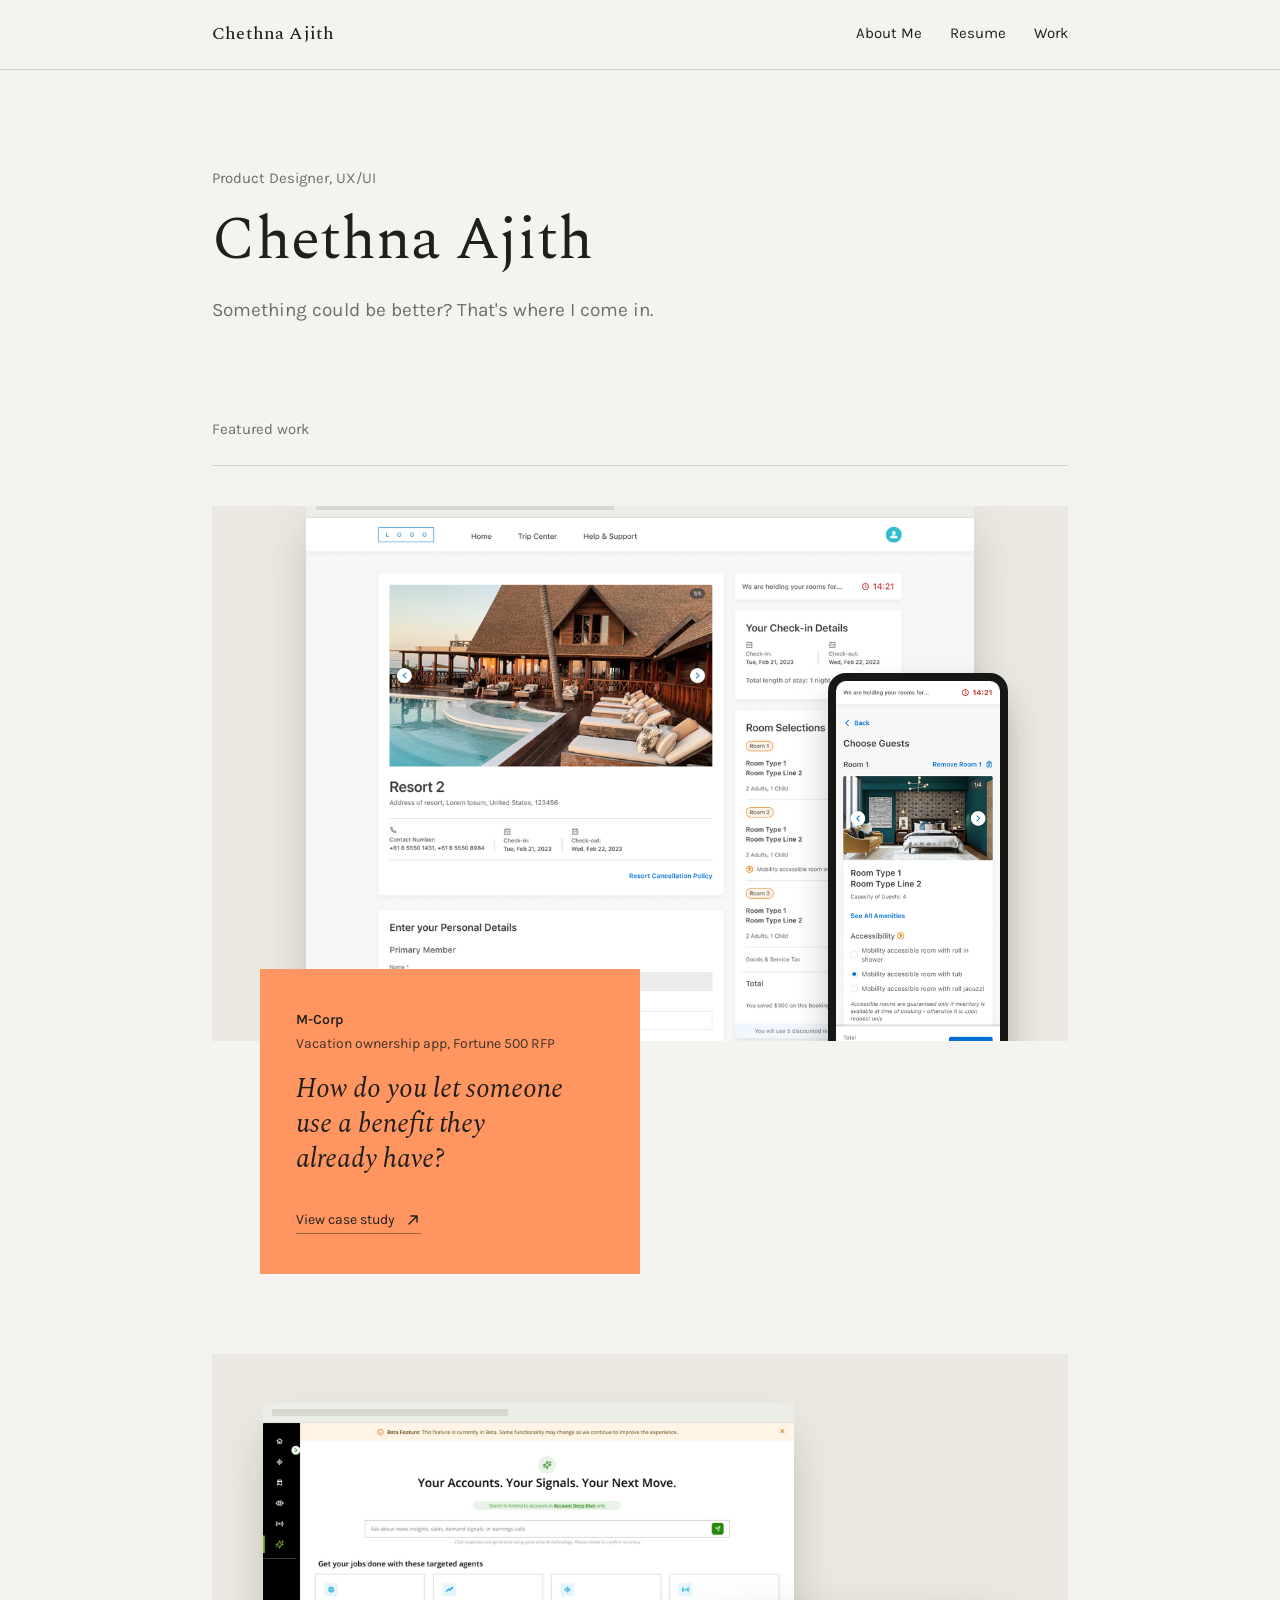
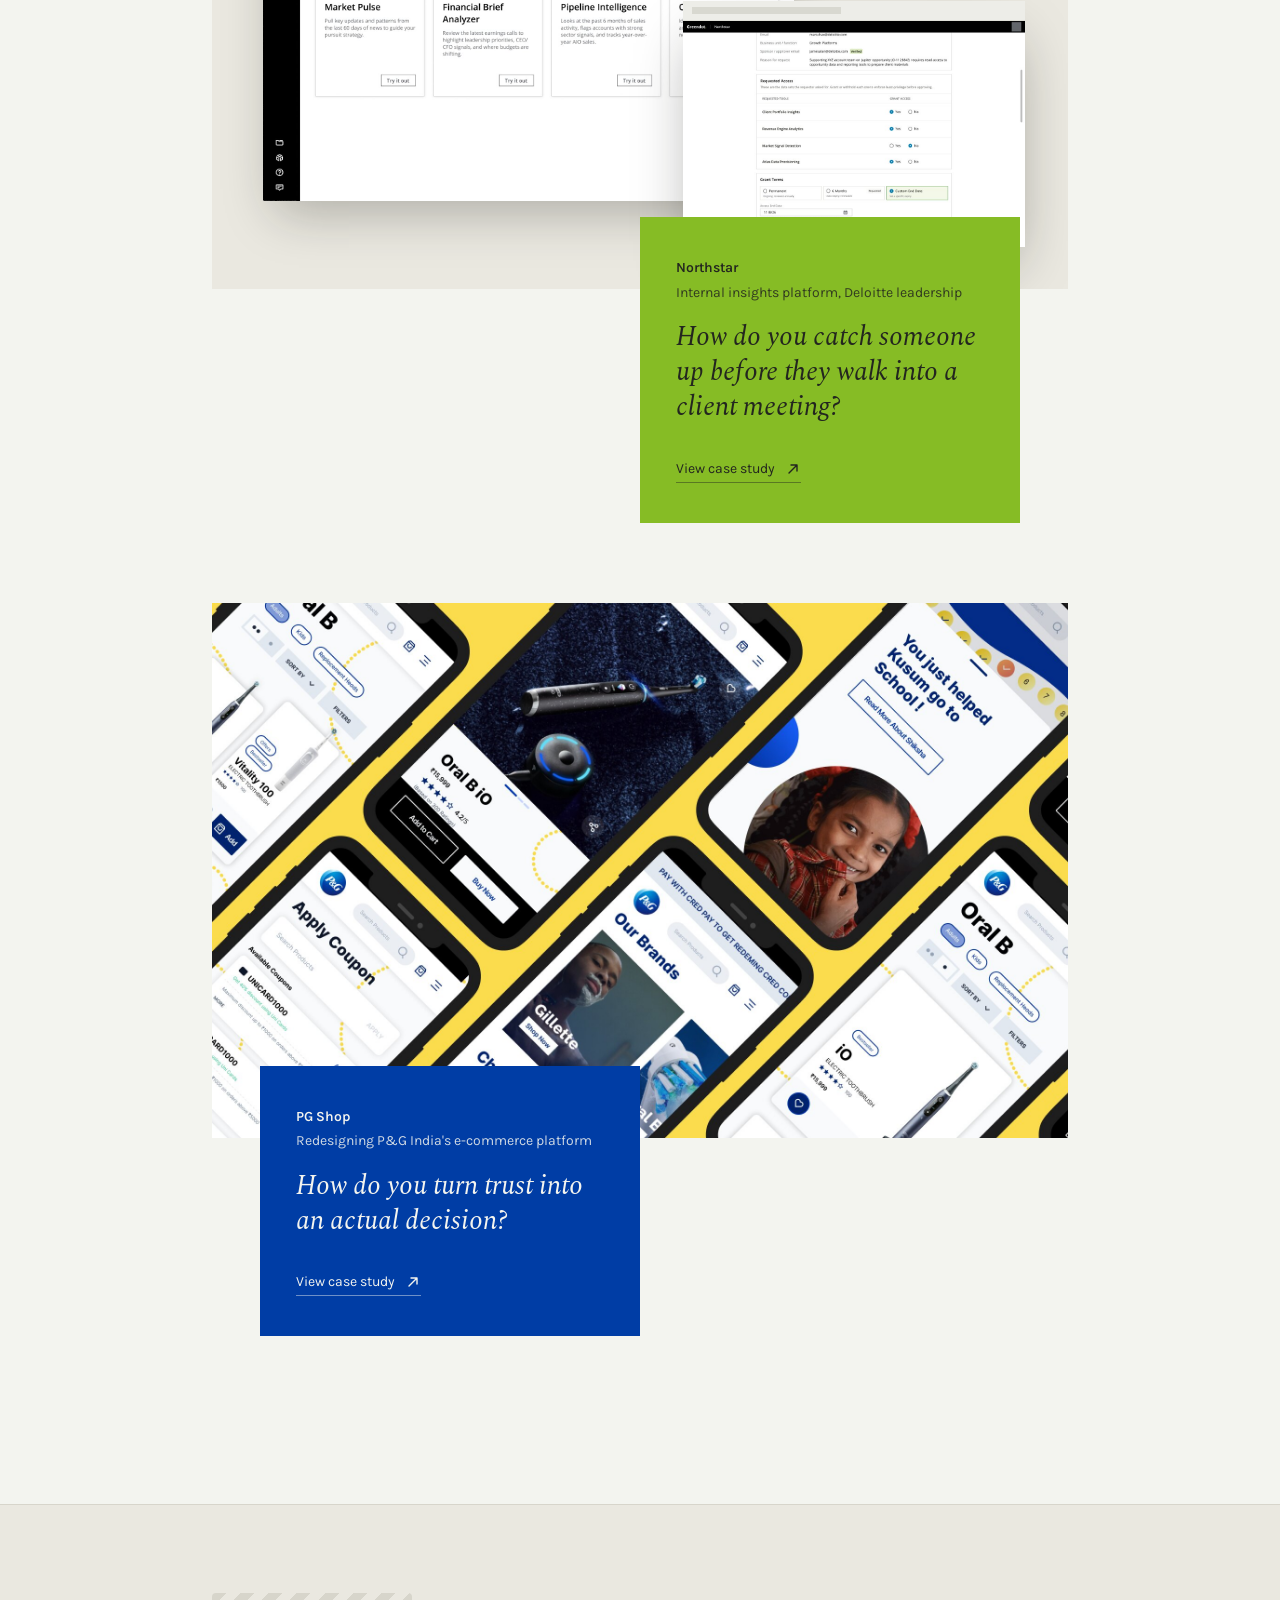
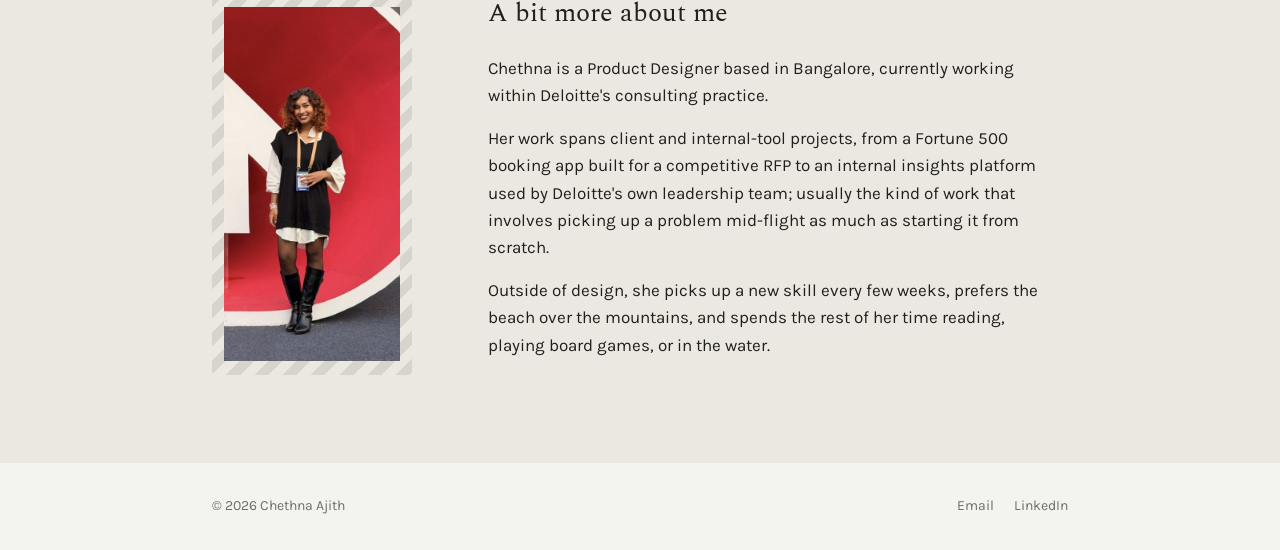
==== index.html @ 9a061d84 "Restructure case studies into static multi-page portfolio site Extract embedded base64 images/PDF in" ====
<!DOCTYPE html>
<html lang="en">
<head>
<meta charset="UTF-8">
<meta name="viewport" content="width=device-width, initial-scale=1, viewport-fit=cover">
<meta name="color-scheme" content="light">
<title>Chethna Ajith, Product Designer</title>
<link rel="preconnect" href="https://fonts.googleapis.com">
<link rel="preconnect" href="https://fonts.gstatic.com" crossorigin>
<link href="https://fonts.googleapis.com/css2?family=Spectral:ital,wght@0,300;0,400;0,500;1,400&family=Karla:wght@400;500;600&display=swap" rel="stylesheet">
<link rel="stylesheet" href="assets/css/style.css">
<style>
  /* ============================================================
     Home page-specific styles (hero, featured work, about).
     Shared reset/tokens/header/footer live in assets/css/style.css.
     ============================================================ */

  .nav-toggle {
    display: none;
  }

  /* ---------- Hero ---------- */

  .hero {
    padding: 96px 0 72px;
  }

  .hero .eyebrow {
    font-size: 15px;
    color: var(--muted);
    margin: 0 0 18px;
  }

  .hero h1 {
    font-family: var(--serif);
    font-weight: 400;
    font-size: clamp(40px, 6vw, 60px);
    line-height: 1.08;
    margin: 0 0 22px;
    max-width: 14ch;
  }

  .hero p.opener {
    font-size: 19px;
    color: var(--muted);
    max-width: 46ch;
    margin: 0;
  }

  /* ---------- Work list ---------- */

  section.work {
    padding: 20px 0 88px;
  }

  .section-label {
    font-size: 15px;
    color: var(--muted);
    margin: 0 0 6px;
    border-bottom: 1px solid var(--line);
    padding-bottom: 24px;
  }

  .project-feature {
    margin-bottom: 80px;
    display: block;
    cursor: default;
  }

  .project-feature:first-of-type { margin-top: 40px; }

  .project-photo {
    width: 100%;
    aspect-ratio: 16 / 10;
    background: repeating-linear-gradient(
      135deg,
      var(--line),
      var(--line) 10px,
      var(--bg) 10px,
      var(--bg) 20px
    );
    display: flex;
    align-items: center;
    justify-content: center;
    color: var(--muted);
    font-size: 14px;
  }

  .project-card {
    position: relative;
    z-index: 2;
    max-width: 380px;
    background: var(--card-bg);
    color: var(--card-fg);
    padding: 40px 36px;
    margin-top: -72px;
    margin-left: 48px;
  }

  .device-mockup-scene {
    width: 100%;
    height: 100%;
    background: var(--surface);
    display: flex;
    align-items: center;
    justify-content: center;
    position: relative;
    overflow: hidden;
  }

  .browser-frame {
    width: 78%;
    background: #fff;
    box-shadow: 0 24px 48px -12px rgba(20, 20, 15, 0.28);
  }

  .browser-frame .browser-chrome {
    height: 22px;
    background: #EDEDE8;
    display: flex;
    align-items: center;
    padding: 0 10px;
    border-bottom: 1px solid #E0E0D8;
  }

  .browser-frame .browser-chrome .bar {
    width: 46%;
    height: 8px;
    background: #D8D8D0;
  }

  .browser-frame img {
    display: block;
    width: 100%;
  }

  .phone-frame {
    position: absolute;
    right: 7%;
    bottom: -6%;
    width: 21%;
    background: #171815;
    border-radius: 18px;
    padding: 8px 8px;
    box-shadow: 0 20px 40px -8px rgba(20, 20, 15, 0.38);
  }

  .phone-frame img {
    display: block;
    width: 100%;
    border-radius: 10px;
  }

  .pg-scene {
    position: relative;
    width: 100%;
    height: 100%;
    background: var(--surface);
    overflow: hidden;
  }

  .pg-phone-back {
    left: 6%;
    top: 8%;
    bottom: auto;
    width: 29%;
    transform: rotate(-7deg);
    z-index: 1;
  }

  .pg-phone-front {
    right: 9%;
    bottom: -7%;
    width: 35%;
    z-index: 2;
    box-shadow: 0 28px 56px -14px rgba(20, 20, 15, 0.42);
  }

  @media (max-width: 640px) {
    .pg-phone-back { left: 3%; top: 4%; width: 33%; }
    .pg-phone-front { right: 4%; bottom: -5%; width: 40%; }
  }

  .ns-scene {
    position: relative;
    width: 100%;
    height: 100%;
    background: var(--surface);
    overflow: hidden;
  }

  .browser-card {
    background: #fff;
    box-shadow: 0 24px 48px -12px rgba(20, 20, 15, 0.28);
  }

  .browser-card .browser-chrome {
    height: 20px;
    background: #EDEDE8;
    display: flex;
    align-items: center;
    padding: 0 9px;
    border-bottom: 1px solid #E0E0D8;
  }

  .browser-card .browser-chrome .bar {
    width: 46%;
    height: 7px;
    background: #D8D8D0;
  }

  .browser-card img {
    display: block;
    width: 100%;
  }

  .ns-main {
    position: absolute;
    left: 6%;
    top: 9%;
    width: 62%;
  }

  .ns-detail {
    position: absolute;
    right: 5%;
    bottom: 8%;
    width: 40%;
    z-index: 2;
    box-shadow: 0 28px 56px -14px rgba(20, 20, 15, 0.4);
  }

  @media (max-width: 640px) {
    .ns-main { left: 4%; top: 6%; width: 78%; }
    .ns-detail { right: 3%; bottom: 4%; width: 46%; }
  }

  @media (max-width: 640px) {
    .phone-frame { right: 5%; bottom: -4%; width: 26%; }
  }
  .project-card.marriott { --card-bg: #FF9662; --card-fg: #201F1B; }
  .project-card.deloitte { --card-bg: #86BC25; --card-fg: #23261F; }
  .project-card.pg { --card-bg: #003DA5; --card-fg: #F3F4EF; }

  .project-feature:nth-of-type(even) .project-card {
    margin-left: auto;
    margin-right: 48px;
  }

  .project-card .project-meta {
    font-size: 14px;
    color: color-mix(in srgb, var(--card-fg) 85%, transparent);
    margin: 0 0 16px;
  }

  .project-card .project-name {
    font-size: 14px;
    font-weight: 600;
    color: var(--card-fg);
    margin: 0 0 2px;
  }

  .project-card h2 {
    font-family: var(--serif);
    font-weight: 400;
    font-style: italic;
    font-size: clamp(22px, 2.6vw, 27px);
    line-height: 1.3;
    margin: 0 0 28px;
  }

  .project-cta {
    display: inline-flex;
    align-items: center;
    gap: 10px;
    font-size: 14px;
    color: var(--card-fg);
    text-decoration: none;
    border-bottom: 1px solid color-mix(in srgb, var(--card-fg) 45%, transparent);
    padding-bottom: 2px;
  }

  .project-cta svg {
    transition: transform 0.25s ease;
  }

  .project-feature:hover .project-cta svg {
    transform: translate(3px, -3px);
  }

  /* ---------- About ---------- */

  section.about {
    background: var(--surface);
    border-top: 1px solid var(--line);
  }

  .about-inner {
    max-width: 920px;
    margin: 0 auto;
    padding: 88px 32px;
    display: grid;
    grid-template-columns: 220px 1fr;
    gap: 56px;
  }

  .about-photo {
    width: 200px;
    border-radius: 4px;
    overflow: hidden;
    background: repeating-linear-gradient(
      135deg,
      var(--line),
      var(--line) 10px,
      transparent 10px,
      transparent 20px
    );
    display: flex;
    align-items: center;
    justify-content: center;
    font-size: 13px;
    color: var(--muted);
    text-align: center;
    padding: 12px;
  }

  .about-photo img {
    width: 100%;
    height: auto;
    display: block;
  }

  .about-text h3 {
    font-family: var(--serif);
    font-weight: 400;
    font-size: 26px;
    margin: 0 0 20px;
  }

  .about-text p {
    margin: 0 0 16px;
    max-width: 56ch;
    color: var(--text);
  }

  .about-text p.muted {
    color: var(--muted);
    font-size: 15px;
  }

  /* ---------- Responsive ---------- */

  @media (max-width: 640px) {
    .hero { padding: 56px 0 48px; }
    .hero h1 { max-width: 100%; }
    .project-card {
      margin-top: -40px;
      margin-left: 20px;
      margin-right: 20px;
      max-width: calc(100% - 40px);
      padding: 28px 24px;
    }
    .project-feature:nth-of-type(even) .project-card {
      margin-left: 20px;
      margin-right: 20px;
    }
    .about-inner {
      grid-template-columns: 1fr;
      padding: 56px 20px;
    }
    .about-photo { width: 140px; height: auto; }
  }
</style>
</head>
<body>

<header class="site">
  <div class="header-inner">
    <a class="wordmark" href="#top">Chethna Ajith</a>
    <nav class="site-nav">
      <a href="#about">About Me</a>
      <a id="resume-link" aria-label="Download resume, PDF" href="resume/chethna-ajith-resume.pdf" download="Chethna_Ajith_Resume.pdf">Resume</a>
      <a href="#work">Work</a>
    </nav>
  </div>
</header>

<main id="top">
  <div class="wrap">
    <section class="hero">
      <p class="eyebrow">Product Designer, UX/UI</p>
      <h1>Chethna Ajith</h1>
      <p class="opener">Something could be better? That's where I come&nbsp;in.</p>
    </section>

    <section class="work" id="work">
      <p class="section-label">Featured work</p>

      <div class="project-feature">
        <div class="project-photo">
          <div class="device-mockup-scene">
            <div class="browser-frame">
              <div class="browser-chrome"><div class="bar"></div></div>
              <img src="assets/images/landing/img-eb021f61a6.png" alt="M-Corp desktop booking review screen">
            </div>
            <div class="phone-frame">
              <img src="assets/images/landing/img-4a2e48b76b.png" alt="M-Corp mobile guest selection screen showing per-room accessibility options">
            </div>
          </div>
        </div>
        <div class="project-card marriott">
          <p class="project-name">M-Corp</p>
          <p class="project-meta">Vacation ownership app, Fortune&nbsp;500 RFP</p>
          <h2>How do you let someone use a benefit they already&nbsp;have?</h2>
          <a class="project-cta" href="mcorp/index.html">
            View case study
            <svg width="16" height="16" viewBox="0 0 16 16" fill="none">
              <path d="M4 12L12 4M12 4H6M12 4V10" stroke="currentColor" stroke-width="1.4" stroke-linecap="round" stroke-linejoin="round"/>
            </svg>
          </a>
        </div>
      </div>

      <div class="project-feature">
        <div class="project-photo">
          <div class="ns-scene">
            <div class="browser-card ns-main">
              <div class="browser-chrome"><div class="bar"></div></div>
              <img src="assets/images/landing/img-27ba19aee4.jpg" alt="Ask Northstar AI-assist landing screen with a search prompt and targeted agent cards like Market Pulse, Financial Brief Analyzer, Pipeline Intelligence, and Opportunity Radar">
            </div>
            <div class="browser-card ns-detail">
              <div class="browser-chrome"><div class="bar"></div></div>
              <img src="assets/images/landing/img-65bed0555a.jpg" alt="Northstar MCP Control Tower list showing requesters, rate limits, and approval statuses like Active, Suspended, and Revoked">
            </div>
          </div>
        </div>
        <div class="project-card deloitte">
          <p class="project-name">Northstar</p>
          <p class="project-meta">Internal insights platform, Deloitte&nbsp;leadership</p>
          <h2>How do you catch someone up before they walk into a client&nbsp;meeting?</h2>
          <a class="project-cta" href="northstar/index.html">
            View case study
            <svg width="16" height="16" viewBox="0 0 16 16" fill="none">
              <path d="M4 12L12 4M12 4H6M12 4V10" stroke="currentColor" stroke-width="1.4" stroke-linecap="round" stroke-linejoin="round"/>
            </svg>
          </a>
        </div>
      </div>

      <div class="project-feature">
        <div class="project-photo">
          <img src="assets/images/landing/img-66341ec091.jpg" alt="Collage of PG Shop mobile screens — Oral B product listing, product detail, brand page, coupon screen, and the Shiksha confirmation reading You just helped Kusum go to School — on a yellow background" style="width:100%;height:100%;object-fit:cover;display:block;">
        </div>
        <div class="project-card pg">
          <p class="project-name">PG Shop</p>
          <p class="project-meta">Redesigning P&amp;G India's e-commerce&nbsp;platform</p>
          <h2>How do you turn trust into an actual&nbsp;decision?</h2>
          <a class="project-cta" href="pgshop/index.html">
            View case study
            <svg width="16" height="16" viewBox="0 0 16 16" fill="none">
              <path d="M4 12L12 4M12 4H6M12 4V10" stroke="currentColor" stroke-width="1.4" stroke-linecap="round" stroke-linejoin="round"/>
            </svg>
          </a>
        </div>
      </div>
    </section>
  </div>

  <section class="about" id="about">
    <div class="about-inner">
      <div class="about-photo"><img src="assets/images/landing/img-cd5353c6cd.jpg" alt="Chethna Ajith smiling, wearing a black knit top over a white shirt with black boots, standing in front of a red backdrop"></div>
      <div class="about-text">
        <h3>A bit more about me</h3>
        <p>Chethna is a Product Designer based in Bangalore, currently working within Deloitte's consulting practice.</p>
        <p>Her work spans client and internal-tool projects, from a Fortune 500 booking app built for a competitive RFP to an internal insights platform used by Deloitte's own leadership team; usually the kind of work that involves picking up a problem mid-flight as much as starting it from scratch.</p>
        <p>Outside of design, she picks up a new skill every few weeks, prefers the beach over the mountains, and spends the rest of her time reading, playing board games, or in the water.</p>
      </div>
    </div>
  </section>
</main>

<footer class="site">
  <span>&copy; 2026 Chethna Ajith</span>
  <div class="footer-links">
    <a href="mailto:chethnaajith@gmail.com">Email</a>
    <a href="https://www.linkedin.com/" target="_blank" rel="noopener">LinkedIn</a>
  </div>
</footer>

</body>
</html>
---- assets/css/style.css ----
/* ============================================================
   Shared site styles
   Reset, design tokens, header/nav, and footer used by every
   page. Case-study visual styles (hero, photo blocks, task
   layout, etc.) are scoped to that page's own stylesheet in
   /assets/css/<project>.css and are NOT duplicated here.
   ============================================================ */

:root {
  box-sizing: border-box;
  padding-top: env(safe-area-inset-top, 0px);
  padding-bottom: env(safe-area-inset-bottom, 0px);

  --bg: #F3F4EF;
  --surface: #EAE8E0;
  --text: #201F1B;
  --muted: #6B6F64;
  --accent: #3E5C57;
  --accent-soft: #cdd8d3;
  --line: #D7D5CB;

  --serif: "Spectral", "Iowan Old Style", "Palatino Linotype", serif;
  --sans: "Karla", -apple-system, "Segoe UI", sans-serif;
}

html {
  scroll-padding-top: calc(88px + env(safe-area-inset-top, 0px));
  scroll-behavior: smooth;
}

* { box-sizing: border-box; }

html, body {
  margin: 0;
  background: var(--bg);
  color: var(--text);
}

body {
  font-family: var(--sans);
  font-size: 17px;
  line-height: 1.6;
  -webkit-font-smoothing: antialiased;
}

a { color: inherit; }

.wrap {
  max-width: 920px;
  margin: 0 auto;
  padding: 0 32px;
}

/* ---------- Header ---------- */

header.site {
  position: sticky;
  top: 0;
  top: env(safe-area-inset-top, 0px);
  z-index: 10;
  background: color-mix(in srgb, var(--bg) 88%, transparent);
  backdrop-filter: blur(6px);
  border-bottom: 1px solid var(--line);
}

.header-inner {
  display: flex;
  align-items: center;
  justify-content: space-between;
  padding: 20px 32px;
  max-width: 920px;
  margin: 0 auto;
}

.wordmark {
  font-family: var(--serif);
  font-size: 18px;
  font-weight: 500;
  letter-spacing: 0.01em;
  text-decoration: none;
}

/* Home page nav */
nav.site-nav {
  display: flex;
  gap: 28px;
}

nav.site-nav a {
  font-size: 15px;
  text-decoration: none;
  color: var(--text);
  position: relative;
  padding-bottom: 2px;
}

nav.site-nav a::after {
  content: "";
  position: absolute;
  left: 0;
  bottom: -2px;
  width: 0%;
  height: 1px;
  background: var(--accent);
  transition: width 0.25s ease;
}

nav.site-nav a:hover::after { width: 100%; }

/* Case-study "back to home" link, top-right of header */
.back-link {
  font-size: 14px;
  text-decoration: none;
  color: var(--muted);
  display: inline-flex;
  align-items: center;
  gap: 8px;
}
.back-link:hover { color: var(--text); }
.back-link svg { display: block; }

/* ---------- Footer ---------- */

footer.site {
  padding: 32px 32px calc(32px + env(safe-area-inset-bottom, 0px));
  max-width: 920px;
  margin: 0 auto;
  display: flex;
  align-items: center;
  justify-content: space-between;
  flex-wrap: wrap;
  gap: 16px;
  font-size: 14px;
  color: var(--muted);
}
footer.site a { text-decoration: none; color: var(--muted); border-bottom: 1px solid transparent; }
footer.site a:hover { color: var(--accent); border-bottom-color: var(--accent); }
.footer-links { display: flex; gap: 20px; }

/* Bottom-of-page "back to all work" nav, used on every case study */
.case-nav {
  display: flex;
  justify-content: space-between;
  align-items: center;
  padding: 40px 0;
  border-top: 1px solid var(--line);
  margin-bottom: 24px;
  flex-wrap: wrap;
  gap: 16px;
}
.case-nav a {
  text-decoration: none;
  font-size: 15px;
  display: inline-flex;
  align-items: center;
  gap: 8px;
  color: var(--muted);
}
.case-nav a:hover { color: var(--accent); }

@media (max-width: 640px) {
  .header-inner { padding: 16px 20px; }
  .wrap { padding: 0 20px; }
  footer.site { padding: 28px 20px; flex-direction: column; align-items: flex-start; }
}

@media (prefers-reduced-motion: reduce) {
  html { scroll-behavior: auto; }
}

a:focus-visible, button:focus-visible { outline: 2px solid var(--accent); outline-offset: 3px; }
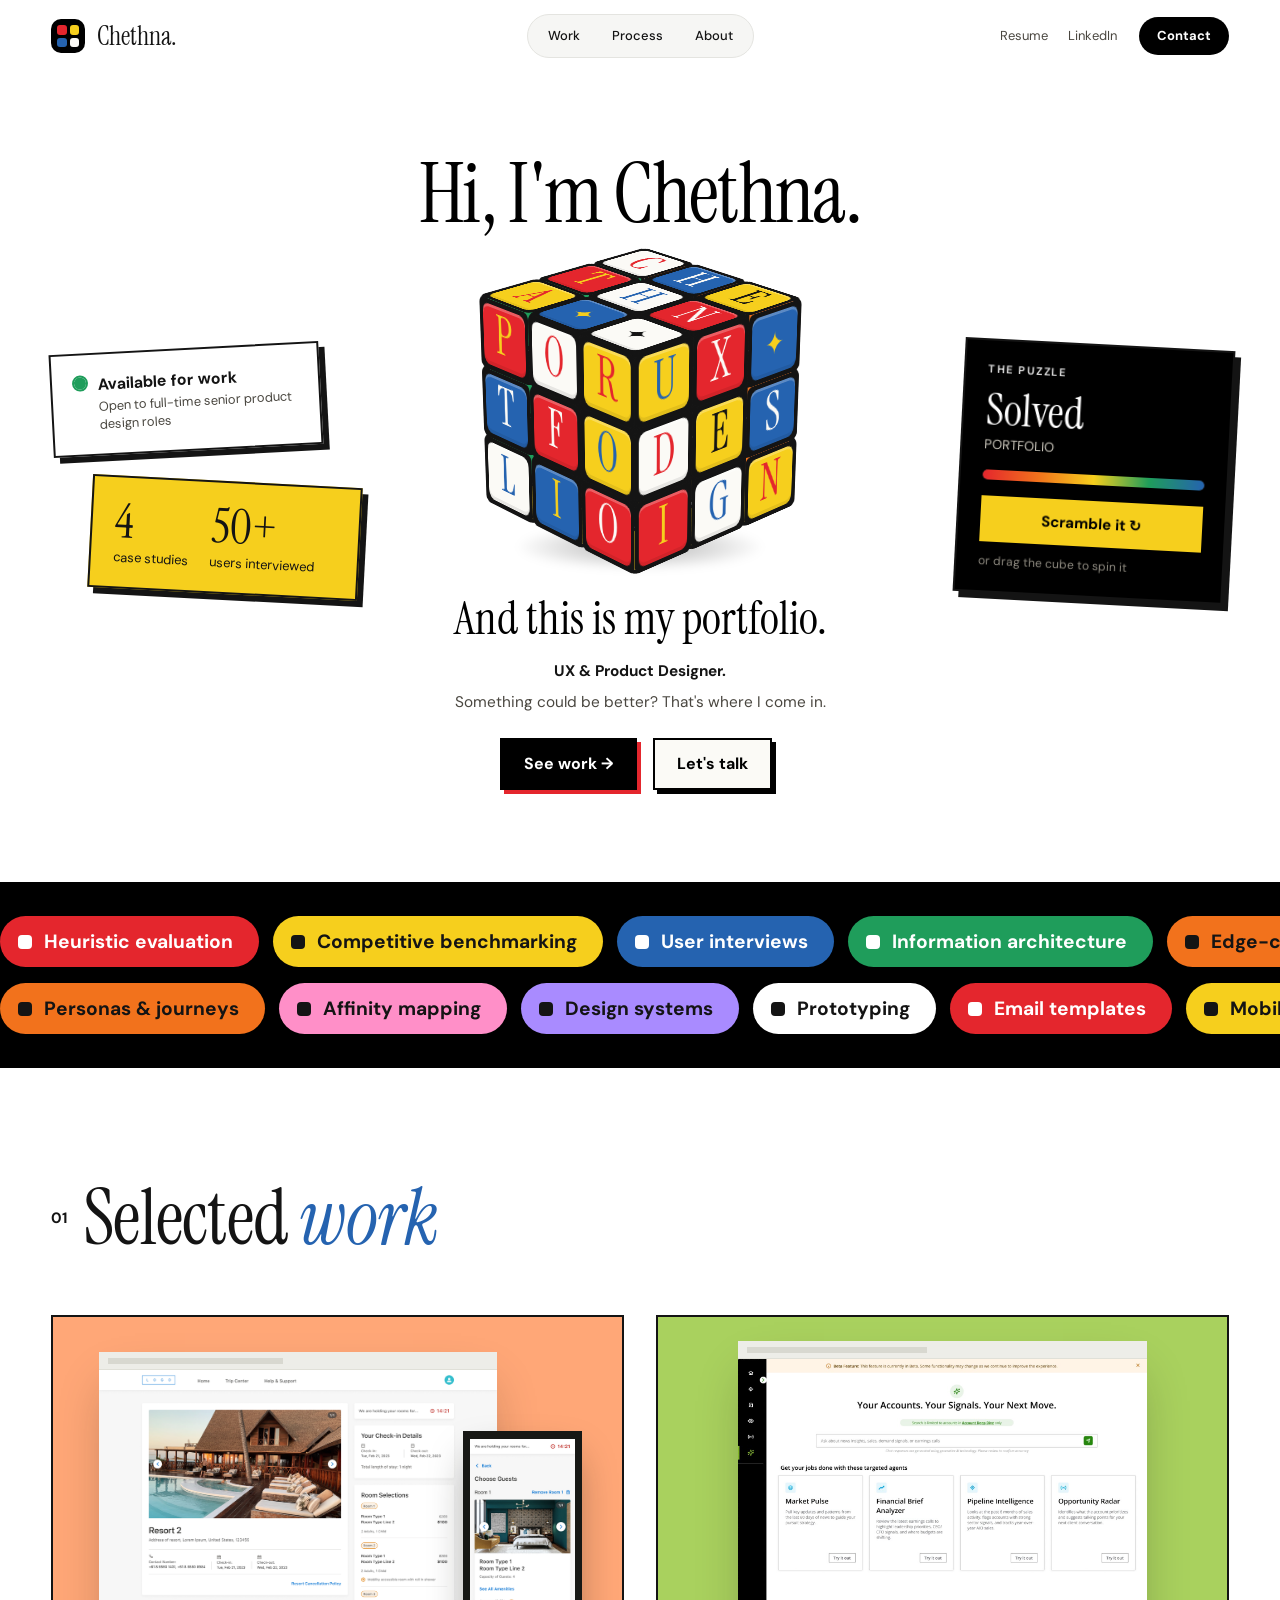
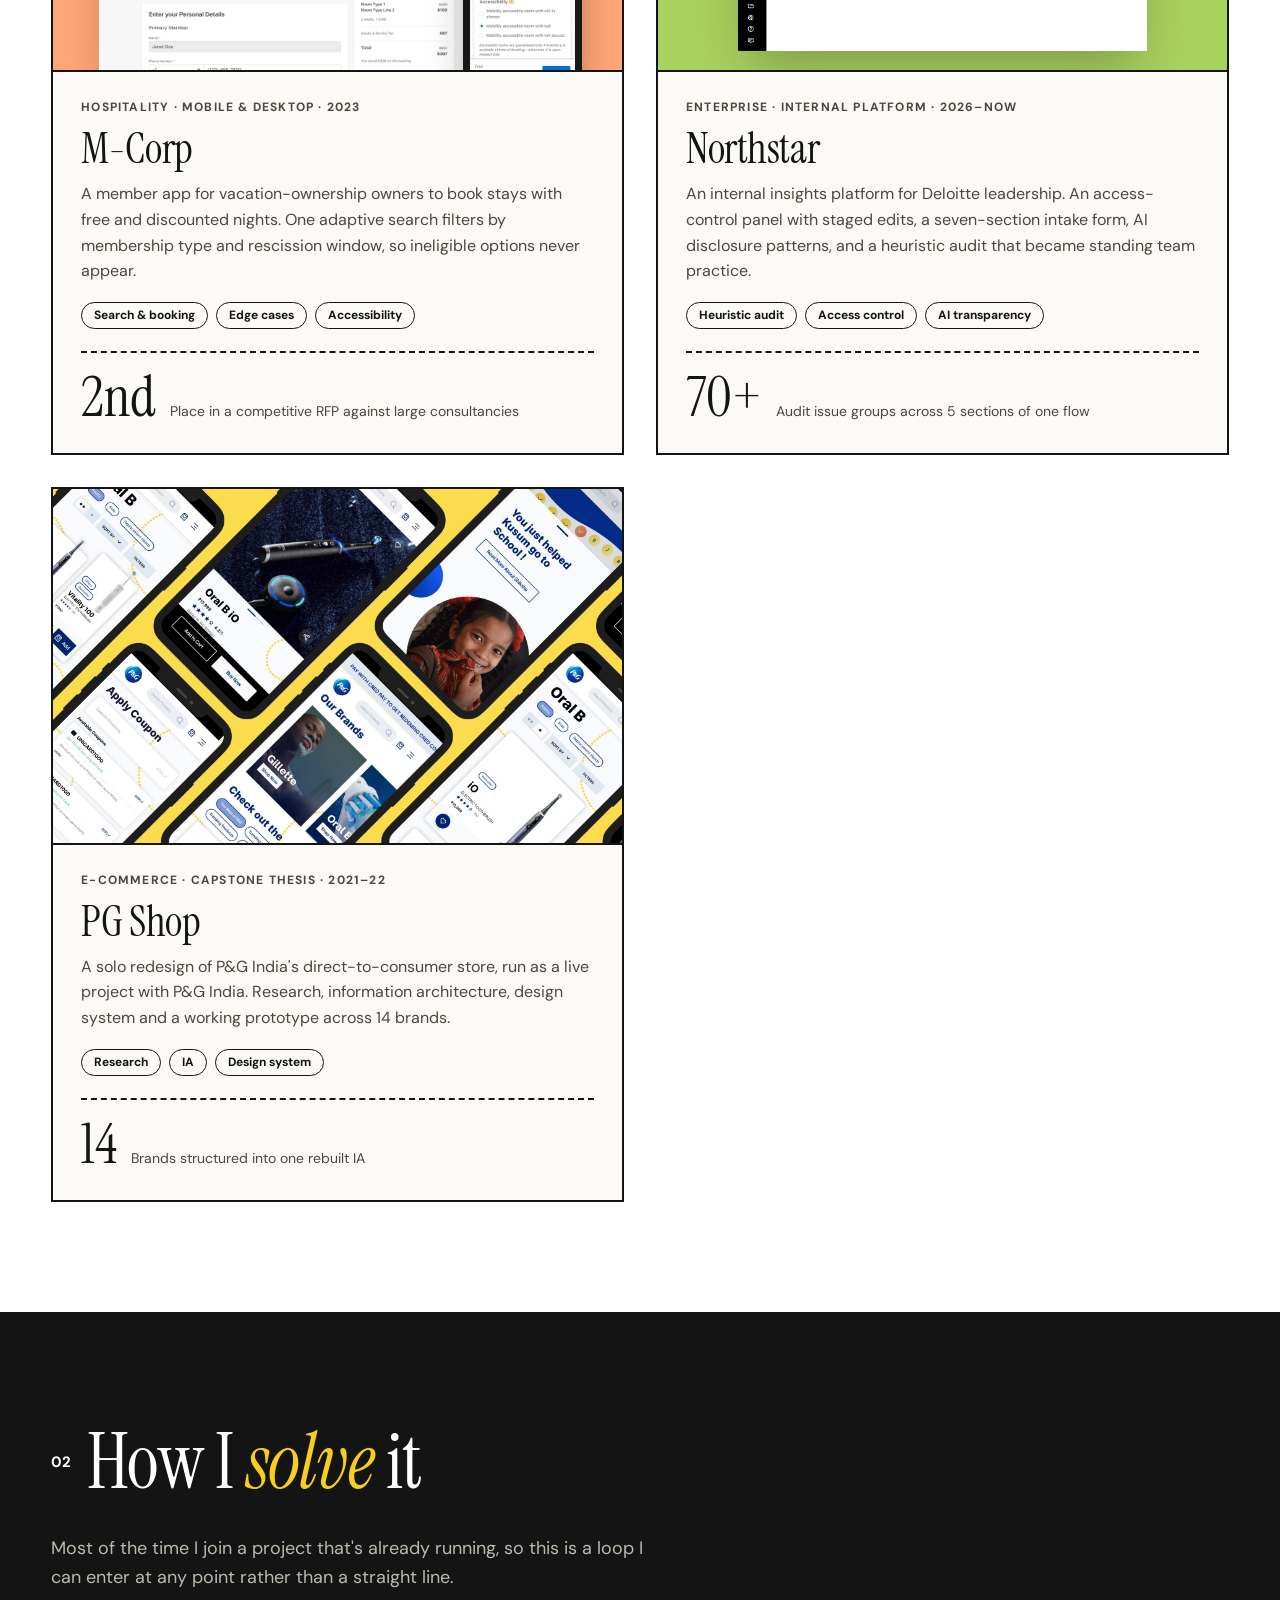
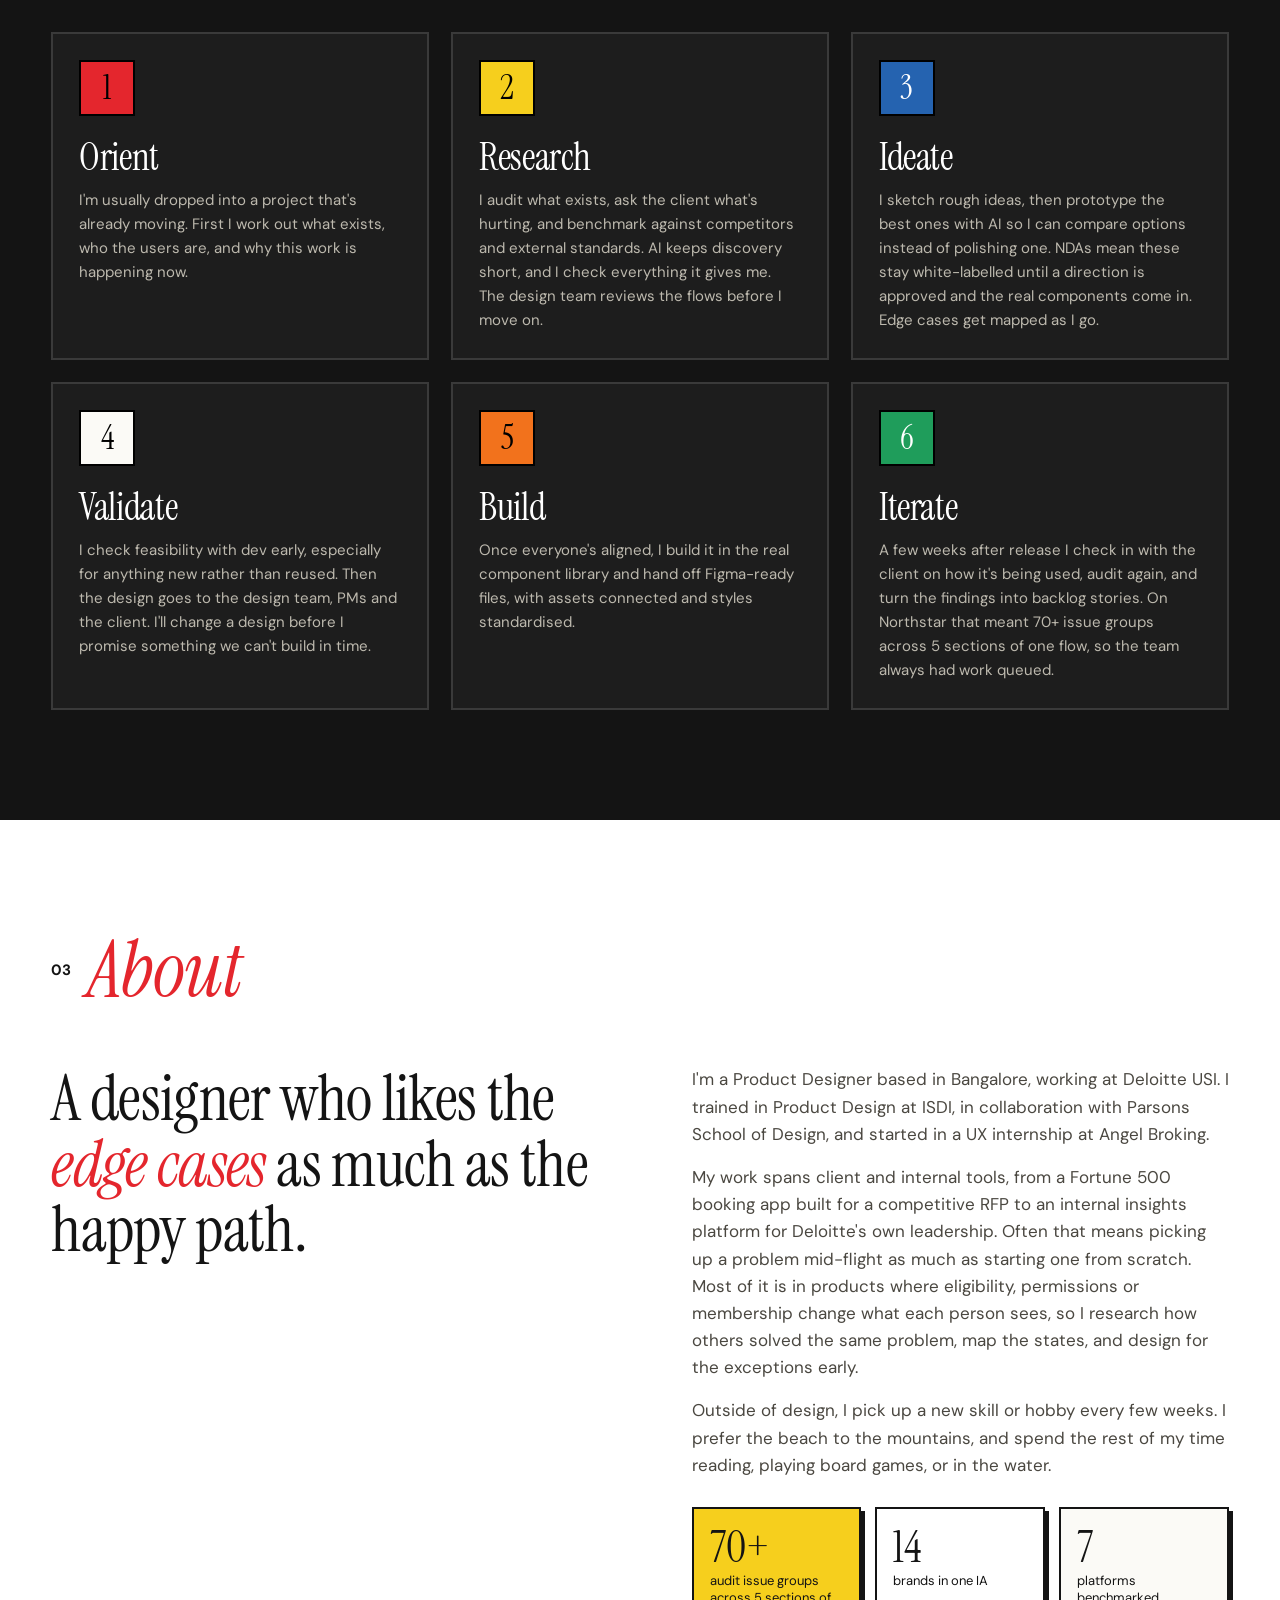
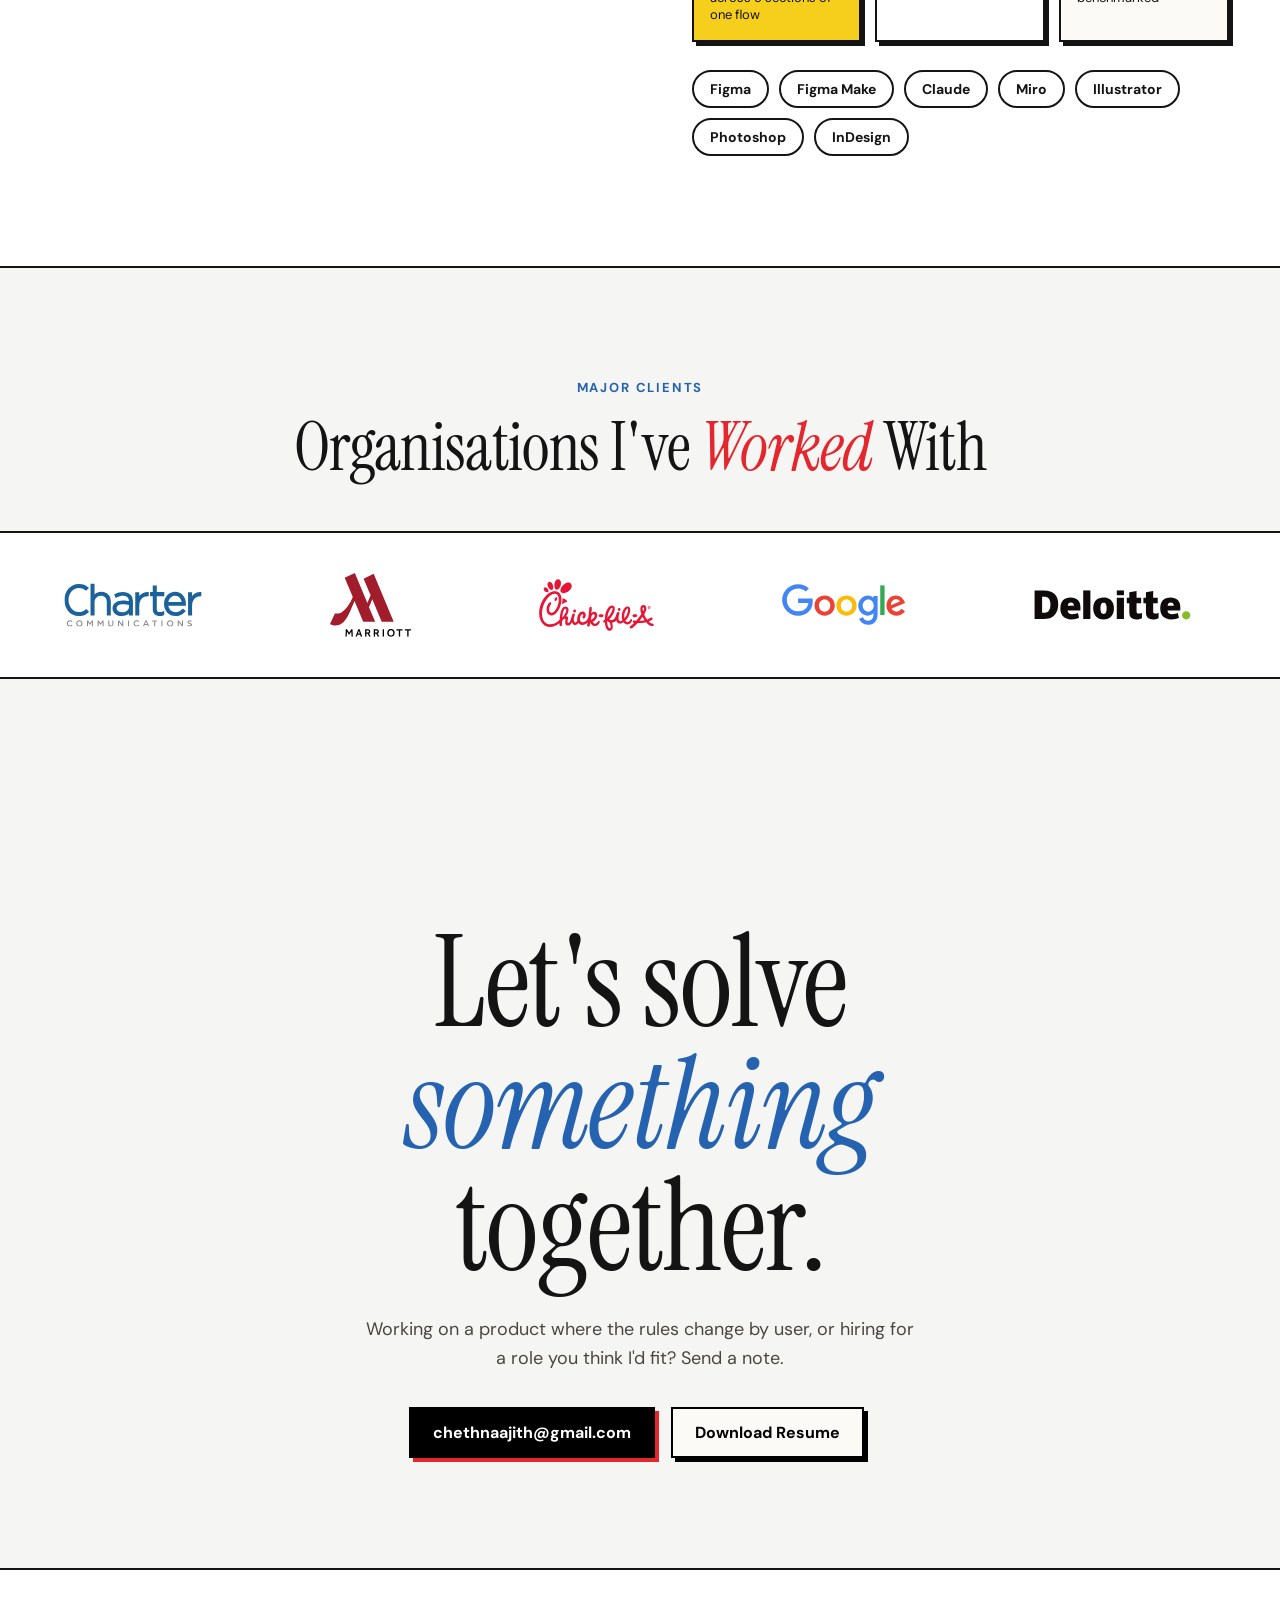
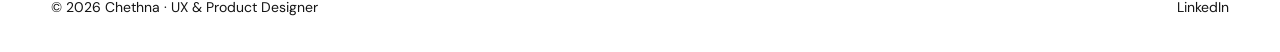
==== commit 859e3609: "Replace site pages with redesigned layout New shared header (logo, Work/Process/About nav, contact p" ====
--- a/index.html
+++ b/index.html
@@ -1,491 +1,436 @@
 <!DOCTYPE html>
 <html lang="en">
 <head>
-<meta charset="UTF-8">
+<meta charset="utf-8">
 <meta name="viewport" content="width=device-width, initial-scale=1, viewport-fit=cover">
-<meta name="color-scheme" content="light">
-<title>Chethna Ajith, Product Designer</title>
+<title>Chethna. UX &amp; Product Designer</title>
+<meta name="description" content="Portfolio of Chethna, a UX & Product Designer. Hospitality, enterprise and fintech work: membership systems, access control, e-commerce and trading apps.">
 <link rel="preconnect" href="https://fonts.googleapis.com">
 <link rel="preconnect" href="https://fonts.gstatic.com" crossorigin>
-<link href="https://fonts.googleapis.com/css2?family=Spectral:ital,wght@0,300;0,400;0,500;1,400&family=Karla:wght@400;500;600&display=swap" rel="stylesheet">
+<link rel="stylesheet" href="https://fonts.googleapis.com/css2?family=Instrument+Serif:ital@0;1&family=DM+Sans:wght@400;500;700;900&display=swap">
+<!-- Satoshi (Fontshare). Loads when this file is opened outside a locked-down host; DM Sans is the fallback. -->
+<link rel="stylesheet" href="https://api.fontshare.com/v2/css?f[]=satoshi@400,500,700,900&display=swap">
 <link rel="stylesheet" href="assets/css/style.css">
 <style>
-  /* ============================================================
-     Home page-specific styles (hero, featured work, about).
-     Shared reset/tokens/header/footer live in assets/css/style.css.
-     ============================================================ */
-
-  .nav-toggle {
-    display: none;
-  }
-
-  /* ---------- Hero ---------- */
-
-  .hero {
-    padding: 96px 0 72px;
-  }
-
-  .hero .eyebrow {
-    font-size: 15px;
-    color: var(--muted);
-    margin: 0 0 18px;
-  }
-
-  .hero h1 {
-    font-family: var(--serif);
-    font-weight: 400;
-    font-size: clamp(40px, 6vw, 60px);
-    line-height: 1.08;
-    margin: 0 0 22px;
-    max-width: 14ch;
-  }
-
-  .hero p.opener {
-    font-size: 19px;
-    color: var(--muted);
-    max-width: 46ch;
-    margin: 0;
-  }
-
-  /* ---------- Work list ---------- */
-
-  section.work {
-    padding: 20px 0 88px;
-  }
-
-  .section-label {
-    font-size: 15px;
-    color: var(--muted);
-    margin: 0 0 6px;
-    border-bottom: 1px solid var(--line);
-    padding-bottom: 24px;
-  }
-
-  .project-feature {
-    margin-bottom: 80px;
-    display: block;
-    cursor: default;
-  }
-
-  .project-feature:first-of-type { margin-top: 40px; }
-
-  .project-photo {
-    width: 100%;
-    aspect-ratio: 16 / 10;
-    background: repeating-linear-gradient(
-      135deg,
-      var(--line),
-      var(--line) 10px,
-      var(--bg) 10px,
-      var(--bg) 20px
-    );
-    display: flex;
-    align-items: center;
-    justify-content: center;
-    color: var(--muted);
-    font-size: 14px;
-  }
-
-  .project-card {
-    position: relative;
-    z-index: 2;
-    max-width: 380px;
-    background: var(--card-bg);
-    color: var(--card-fg);
-    padding: 40px 36px;
-    margin-top: -72px;
-    margin-left: 48px;
-  }
-
-  .device-mockup-scene {
-    width: 100%;
-    height: 100%;
-    background: var(--surface);
-    display: flex;
-    align-items: center;
-    justify-content: center;
-    position: relative;
-    overflow: hidden;
-  }
-
-  .browser-frame {
-    width: 78%;
-    background: #fff;
-    box-shadow: 0 24px 48px -12px rgba(20, 20, 15, 0.28);
-  }
-
-  .browser-frame .browser-chrome {
-    height: 22px;
-    background: #EDEDE8;
-    display: flex;
-    align-items: center;
-    padding: 0 10px;
-    border-bottom: 1px solid #E0E0D8;
-  }
-
-  .browser-frame .browser-chrome .bar {
-    width: 46%;
-    height: 8px;
-    background: #D8D8D0;
-  }
-
-  .browser-frame img {
-    display: block;
-    width: 100%;
-  }
-
-  .phone-frame {
-    position: absolute;
-    right: 7%;
-    bottom: -6%;
-    width: 21%;
-    background: #171815;
-    border-radius: 18px;
-    padding: 8px 8px;
-    box-shadow: 0 20px 40px -8px rgba(20, 20, 15, 0.38);
-  }
-
-  .phone-frame img {
-    display: block;
-    width: 100%;
-    border-radius: 10px;
-  }
-
-  .pg-scene {
-    position: relative;
-    width: 100%;
-    height: 100%;
-    background: var(--surface);
-    overflow: hidden;
-  }
-
-  .pg-phone-back {
-    left: 6%;
-    top: 8%;
-    bottom: auto;
-    width: 29%;
-    transform: rotate(-7deg);
-    z-index: 1;
-  }
-
-  .pg-phone-front {
-    right: 9%;
-    bottom: -7%;
-    width: 35%;
-    z-index: 2;
-    box-shadow: 0 28px 56px -14px rgba(20, 20, 15, 0.42);
-  }
-
-  @media (max-width: 640px) {
-    .pg-phone-back { left: 3%; top: 4%; width: 33%; }
-    .pg-phone-front { right: 4%; bottom: -5%; width: 40%; }
-  }
-
-  .ns-scene {
-    position: relative;
-    width: 100%;
-    height: 100%;
-    background: var(--surface);
-    overflow: hidden;
-  }
-
-  .browser-card {
-    background: #fff;
-    box-shadow: 0 24px 48px -12px rgba(20, 20, 15, 0.28);
-  }
-
-  .browser-card .browser-chrome {
-    height: 20px;
-    background: #EDEDE8;
-    display: flex;
-    align-items: center;
-    padding: 0 9px;
-    border-bottom: 1px solid #E0E0D8;
-  }
-
-  .browser-card .browser-chrome .bar {
-    width: 46%;
-    height: 7px;
-    background: #D8D8D0;
-  }
-
-  .browser-card img {
-    display: block;
-    width: 100%;
-  }
-
-  .ns-main {
-    position: absolute;
-    left: 6%;
-    top: 9%;
-    width: 62%;
-  }
-
-  .ns-detail {
-    position: absolute;
-    right: 5%;
-    bottom: 8%;
-    width: 40%;
-    z-index: 2;
-    box-shadow: 0 28px 56px -14px rgba(20, 20, 15, 0.4);
-  }
-
-  @media (max-width: 640px) {
-    .ns-main { left: 4%; top: 6%; width: 78%; }
-    .ns-detail { right: 3%; bottom: 4%; width: 46%; }
-  }
-
-  @media (max-width: 640px) {
-    .phone-frame { right: 5%; bottom: -4%; width: 26%; }
-  }
-  .project-card.marriott { --card-bg: #FF9662; --card-fg: #201F1B; }
-  .project-card.deloitte { --card-bg: #86BC25; --card-fg: #23261F; }
-  .project-card.pg { --card-bg: #003DA5; --card-fg: #F3F4EF; }
-
-  .project-feature:nth-of-type(even) .project-card {
-    margin-left: auto;
-    margin-right: 48px;
-  }
-
-  .project-card .project-meta {
-    font-size: 14px;
-    color: color-mix(in srgb, var(--card-fg) 85%, transparent);
-    margin: 0 0 16px;
-  }
-
-  .project-card .project-name {
-    font-size: 14px;
-    font-weight: 600;
-    color: var(--card-fg);
-    margin: 0 0 2px;
-  }
-
-  .project-card h2 {
-    font-family: var(--serif);
-    font-weight: 400;
-    font-style: italic;
-    font-size: clamp(22px, 2.6vw, 27px);
-    line-height: 1.3;
-    margin: 0 0 28px;
-  }
-
-  .project-cta {
-    display: inline-flex;
-    align-items: center;
-    gap: 10px;
-    font-size: 14px;
-    color: var(--card-fg);
-    text-decoration: none;
-    border-bottom: 1px solid color-mix(in srgb, var(--card-fg) 45%, transparent);
-    padding-bottom: 2px;
-  }
-
-  .project-cta svg {
-    transition: transform 0.25s ease;
-  }
-
-  .project-feature:hover .project-cta svg {
-    transform: translate(3px, -3px);
-  }
-
-  /* ---------- About ---------- */
-
-  section.about {
-    background: var(--surface);
-    border-top: 1px solid var(--line);
-  }
-
-  .about-inner {
-    max-width: 920px;
-    margin: 0 auto;
-    padding: 88px 32px;
-    display: grid;
-    grid-template-columns: 220px 1fr;
-    gap: 56px;
-  }
-
-  .about-photo {
-    width: 200px;
-    border-radius: 4px;
-    overflow: hidden;
-    background: repeating-linear-gradient(
-      135deg,
-      var(--line),
-      var(--line) 10px,
-      transparent 10px,
-      transparent 20px
-    );
-    display: flex;
-    align-items: center;
-    justify-content: center;
-    font-size: 13px;
-    color: var(--muted);
-    text-align: center;
-    padding: 12px;
-  }
-
-  .about-photo img {
-    width: 100%;
-    height: auto;
-    display: block;
-  }
-
-  .about-text h3 {
-    font-family: var(--serif);
-    font-weight: 400;
-    font-size: 26px;
-    margin: 0 0 20px;
-  }
-
-  .about-text p {
-    margin: 0 0 16px;
-    max-width: 56ch;
-    color: var(--text);
-  }
-
-  .about-text p.muted {
-    color: var(--muted);
-    font-size: 15px;
-  }
-
-  /* ---------- Responsive ---------- */
-
-  @media (max-width: 640px) {
-    .hero { padding: 56px 0 48px; }
-    .hero h1 { max-width: 100%; }
-    .project-card {
-      margin-top: -40px;
-      margin-left: 20px;
-      margin-right: 20px;
-      max-width: calc(100% - 40px);
-      padding: 28px 24px;
-    }
-    .project-feature:nth-of-type(even) .project-card {
-      margin-left: 20px;
-      margin-right: 20px;
-    }
-    .about-inner {
-      grid-template-columns: 1fr;
-      padding: 56px 20px;
-    }
-    .about-photo { width: 140px; height: auto; }
-  }
+/* ============================================================
+   Home page-specific styles (hero, cube, skills band, work,
+   process, about, clients, contact). Shared reset/tokens/
+   header/footer live in assets/css/style.css.
+   ============================================================ */
+:root{
+  --s:clamp(56px,5.8vw,84px);
+  --sans:'Satoshi','DM Sans',system-ui,-apple-system,'Segoe UI',Roboto,sans-serif;
+}
+.sr-only{position:absolute;width:1px;height:1px;overflow:hidden;clip:rect(0 0 0 0);white-space:nowrap}
+.wrap{width:100%;padding-inline:clamp(16px,4vw,64px)}
+
+/* ---------- HERO ---------- */
+.hero{min-height:calc(100vh - 90px);display:flex;flex-direction:column;padding-block:16px 28px}
+.hero-grid{display:grid;grid-template-columns:1fr auto 1fr;align-items:center;gap:32px;flex:1}
+.hero-grid>*{min-width:0}
+.col-c{display:flex;flex-direction:column;align-items:center;text-align:center}
+.hi{font-family:var(--serif);font-size:clamp(40px,6.6vw,98px);line-height:.98;letter-spacing:-0.02em;color:#000;max-width:100%}
+.hi2{font-family:var(--serif);font-size:clamp(28px,3.6vw,54px);line-height:1;color:#000;margin-top:calc(var(--s)*.4)}
+.intro{max-width:520px;margin-top:18px;font-size:clamp(15px,1.2vw,18px);color:var(--ink-soft)}
+.intro b{color:var(--ink)}
+.intro b.role{display:block;white-space:nowrap;margin-bottom:6px}
+.btns{display:flex;flex-wrap:wrap;justify-content:center;gap:16px;margin-top:24px;transform:translateX(-4px)}
+.btn{display:inline-block;border:2px solid #000;border-radius:0;padding:14px 22px;font-weight:700;font-size:16px;line-height:1.2;cursor:pointer;font-family:var(--sans);transition:transform .15s,box-shadow .15s}
+.btn-dark{background:#000;color:#fff;box-shadow:4px 4px 0 var(--red)}
+.btn-light{background:var(--white);color:#000;box-shadow:4px 4px 0 #000}
+.btn:hover{transform:translate(-2px,-2px);box-shadow:6px 6px 0 var(--sh,#000)}
+.btn-dark:hover{--sh:var(--red)}
+.btn:active{transform:translate(2px,2px);box-shadow:2px 2px 0 var(--sh,#000)}
+
+/* side cards */
+.col-l,.col-r{display:flex;flex-direction:column;justify-content:center;align-self:center;gap:30px}
+.col-l{align-items:flex-start}
+.col-r{align-items:flex-end}
+.card{--r:0deg;width:min(270px,100%);padding:20px 22px;border:2px solid var(--ink);border-radius:0;box-shadow:6px 6px 0 var(--ink);transform:rotate(var(--r));transition:transform .5s cubic-bezier(.3,1.5,.5,1)}
+.card:hover{transform:rotate(0) translateY(-4px)}
+.c-avail{background:#fff;--r:-3deg}
+.c-stats{background:var(--yellow);--r:3deg;margin-left:3vw;display:flex;gap:22px}
+.c-puzzle{background:#000;color:#fff;--r:3deg}
+.c-case{background:var(--blue);color:#fff;--r:-3deg;margin-right:3vw;display:block}
+.avail-row{display:flex;gap:12px;align-items:flex-start}
+.live{position:relative;flex:none;width:12px;height:12px;margin-top:6px;border-radius:50%;background:var(--green)}
+.live::after{content:"";position:absolute;inset:-2px;border-radius:50%;border:2px solid var(--green);animation:ring 1.8s ease-out infinite}
+@keyframes ring{0%{transform:scale(1);opacity:.9}100%{transform:scale(2.6);opacity:0}}
+.avail-row b{display:block;font-size:16px;line-height:1.3}
+.avail-row span{display:block;font-size:13px;color:var(--ink-soft);margin-top:2px;line-height:1.4}
+.stat b{display:block;font-family:var(--serif);font-weight:400;font-size:48px;line-height:1}
+.stat span{display:block;font-size:13px;line-height:1.3;margin-top:4px}
+.eyebrow{font-size:11px;letter-spacing:.14em;text-transform:uppercase;font-weight:700;opacity:.85}
+.pz-state{font-family:var(--serif);font-size:44px;line-height:1.05;margin-top:8px}
+.pz-detail{font-size:13px;color:#cfcbc0;margin-top:2px;min-height:20px}
+.bar{height:10px;border-radius:999px;background:#333;margin:14px 0 16px;overflow:hidden}
+.bar i{display:block;height:100%;width:100%;border-radius:999px;background:linear-gradient(90deg,var(--red),var(--orange),var(--yellow),var(--green),var(--blue));background-size:var(--bw,100%) 100%;transition:width .25s linear}
+.pz-btn{width:100%;border:2px solid var(--yellow);background:var(--yellow);color:#000;-webkit-text-fill-color:#000;border-radius:0;padding:11px 14px;font:700 15px var(--sans);cursor:pointer;transition:background .2s,color .2s}
+.pz-btn:hover{background:transparent;color:var(--yellow);-webkit-text-fill-color:var(--yellow)}
+.pz-help{font-size:12px;color:#8d897f;margin-top:10px}
+.case-title{font-family:var(--serif);font-size:30px;line-height:1.05;margin-top:8px}
+.case-row{display:flex;justify-content:space-between;align-items:flex-end;margin-top:18px;font-size:13px}
+.case-row b{font-family:var(--serif);font-weight:400;font-size:44px;line-height:1}
+
+/* mobile row */
+.m-row{display:none;gap:12px;align-items:center;justify-content:center;flex-wrap:wrap;margin-top:22px}
+.chip{display:inline-flex;align-items:center;gap:10px;background:#000;color:#fff;border-radius:999px;padding:9px 16px;font-size:13px;font-weight:700}
+.chip-dot{width:10px;height:10px;border-radius:50%;background:var(--green)}
+[data-state=scrambling] .chip-dot{background:var(--red)}
+[data-state=thinking] .chip-dot,[data-state=solving] .chip-dot{background:var(--yellow)}
+.m-btn{border:2px solid #000;background:#fff;color:#000;-webkit-text-fill-color:#000;border-radius:999px;padding:7px 16px;font:700 13px var(--sans);cursor:pointer}
+.m-btn:hover{background:#000;color:#fff;-webkit-text-fill-color:#fff}
+
+/* ---------- CUBE ---------- */
+.stage{position:relative;width:calc(var(--s)*4.8);height:calc(var(--s)*4.4);max-width:100%;perspective:1800px;margin-top:calc(var(--s)*.05);touch-action:none;cursor:grab;user-select:none;-webkit-user-select:none}
+.stage.drag{cursor:grabbing}
+.floor{position:absolute;left:50%;top:calc(50% + var(--s)*1.95);width:calc(var(--s)*3.3);height:calc(var(--s)*.62);transform:translate(-50%,-50%);border-radius:50%;background:radial-gradient(ellipse at center,rgba(0,0,0,.30) 0%,rgba(0,0,0,.12) 45%,rgba(0,0,0,0) 72%);filter:blur(4px);pointer-events:none}
+.cube{position:absolute;left:50%;top:50%;width:0;height:0;transform-style:preserve-3d}
+.cubie{position:absolute;left:0;top:0;width:var(--s);height:var(--s);margin:calc(var(--s)/-2) 0 0 calc(var(--s)/-2);transform-style:preserve-3d;will-change:transform}
+.face{position:absolute;inset:0;background:var(--ink);border-radius:9%}
+.f-front{transform:translateZ(calc(var(--s)/2))}
+.f-back{transform:rotateY(180deg) translateZ(calc(var(--s)/2))}
+.f-right{transform:rotateY(90deg) translateZ(calc(var(--s)/2))}
+.f-left{transform:rotateY(-90deg) translateZ(calc(var(--s)/2))}
+.f-top{transform:rotateX(90deg) translateZ(calc(var(--s)/2))}
+.f-bottom{transform:rotateX(-90deg) translateZ(calc(var(--s)/2))}
+.sticker{position:absolute;inset:7%;border-radius:14%;display:flex;align-items:center;justify-content:center;font-family:var(--serif);font-size:calc(var(--s)*.74);line-height:1;padding-bottom:calc(var(--s)*.04);box-shadow:inset 0 -4px 0 rgba(0,0,0,.08),inset 0 3px 0 rgba(255,255,255,.25)}
+.sticker.star{font-family:var(--sans);font-weight:900;font-size:calc(var(--s)*.42);padding-bottom:0}
+.solved .f-front .sticker{animation:pop .75s cubic-bezier(.3,1.6,.5,1) both;animation-delay:calc(var(--i)*45ms)}
+@keyframes pop{0%{transform:scale(1)}38%{transform:scale(1.2)}100%{transform:scale(1)}}
+.probe{position:absolute;visibility:hidden;pointer-events:none;width:var(--s);height:1px;left:0;top:0}
+
+/* ---------- SKILLS BAND ---------- */
+.band{background:#000;padding-block:34px;overflow:hidden;display:flex;flex-direction:column;gap:16px}
+.track{display:flex;width:max-content;animation:marq 46s linear infinite}
+.track.t2{animation-duration:52s;animation-direction:reverse}
+.band:hover .track{animation-play-state:paused}
+@keyframes marq{from{transform:translateX(0)}to{transform:translateX(-50%)}}
+.pill{display:inline-flex;align-items:center;gap:12px;flex:none;margin-right:14px;padding:14px 26px 14px 18px;border-radius:999px;font-weight:700;font-size:clamp(16px,1.5vw,21px);line-height:1.2;white-space:nowrap;transition:transform .25s cubic-bezier(.3,1.5,.5,1)}
+.pill::before{content:"";width:14px;height:14px;border-radius:4px;background:currentColor;flex:none}
+.pill:hover{transform:rotate(-3deg) scale(1.06)}
+
+/* ---------- SECTIONS ---------- */
+.sec{padding-block:110px}
+.sec-title{font-size:clamp(44px,6vw,84px);margin-bottom:56px}
+.sec-title .num{font:700 15px var(--sans);letter-spacing:0;vertical-align:middle;margin-right:16px;position:relative;top:-.4em}
+.sec-title em{font-style:italic}
+.work-grid{display:grid;grid-template-columns:1fr 1fr;gap:32px}
+.work{display:flex;flex-direction:column;background:var(--white);border:2px solid var(--ink);border-radius:0;overflow:hidden;transition:transform .25s,box-shadow .25s}
+.work:hover{transform:translate(-4px,-4px);box-shadow:8px 8px 0 var(--ink)}
+.cover{position:relative;display:block;aspect-ratio:16/10;height:auto;overflow:hidden;border-bottom:2px solid var(--ink)}
+.scene{position:absolute;inset:0;transition:transform .7s cubic-bezier(.2,.8,.2,1)}
+.work:hover .scene,.work:hover .cover-photo{transform:scale(1.025)}
+.cover-photo{width:100%;height:100%;object-fit:cover;display:block;transition:transform .7s cubic-bezier(.2,.8,.2,1)}
+.bframe{position:absolute;background:#fff;box-shadow:0 24px 48px -12px rgba(20,20,15,.3)}
+.bframe .chrome{height:18px;background:#EDEDE8;border-bottom:1px solid #E0E0D8;display:flex;align-items:center;padding:0 9px}
+.bframe .chrome i{display:block;width:46%;height:6px;background:#D8D8D0}
+.bframe img{display:block;width:100%;height:auto}
+.pframe{position:absolute;background:#171815;border-radius:0;padding:clamp(4px,1.3%,8px);box-shadow:0 20px 40px -8px rgba(20,20,15,.4)}
+.pframe img{display:block;width:100%;height:auto;border-radius:0}
+.mc-phone{right:7%;bottom:-6%;width:21%}
+.ns-main{left:14%;top:7%;width:72%}
+.cover-ph{display:grid;place-items:center;background:repeating-linear-gradient(135deg,#E4E2DB,#E4E2DB 10px,#ECEAE4 10px,#ECEAE4 20px)!important}
+.ph{text-align:center;color:var(--ink-soft);font-size:14px}
+.ph b{display:block;font-size:16px;color:var(--ink);margin-bottom:4px}
+@media (max-width:680px){.mc-phone{right:5%;bottom:-4%;width:26%}.ns-main{left:11%;top:7%;width:78%}}
+.tiles{display:grid;grid-template-columns:repeat(3,1fr);gap:8px;width:clamp(130px,12vw,172px);transform:rotate(-9deg) skew(-2deg);transition:transform .5s cubic-bezier(.3,1.5,.5,1)}
+.work:hover .tiles{transform:rotate(0) skew(0)}
+.tiles i{aspect-ratio:1;border:2px solid var(--ink);border-radius:0;display:block}
+.work-body{padding:26px 28px 28px;display:flex;flex-direction:column;flex:1}
+.meta{font-size:12px;letter-spacing:.1em;text-transform:uppercase;font-weight:700;color:var(--ink-soft)}
+.work h3{font-size:42px;margin:10px 0 10px}
+.work p{color:var(--ink-soft);font-size:16px}
+.tags{display:flex;flex-wrap:wrap;gap:8px;margin:18px 0 22px}
+.tags span{border:1.5px solid var(--ink);border-radius:999px;padding:3px 12px;font-size:12px;font-weight:700}
+.metric{margin-top:auto;border-top:2px dashed var(--ink);padding-top:16px;display:flex;align-items:baseline;gap:14px;flex-wrap:wrap}
+.metric b{font-family:var(--serif);font-weight:400;font-size:56px;line-height:1}
+.metric span{font-size:14px;color:var(--ink-soft)}
+
+.sec-dark{background:var(--ink);color:#fff}
+.steps-intro{max-width:620px;font-size:18px;color:#bdb9ae;margin:-24px 0 40px}
+.steps{display:grid;grid-template-columns:repeat(3,1fr);gap:22px}
+.step{background:#1d1d1d;border:2px solid #3a3a3a;border-radius:0;padding:26px}
+.step-n{width:56px;height:56px;border-radius:0;border:2px solid #000;display:grid;place-items:center;font-family:var(--serif);font-size:34px;line-height:1;color:#000;margin-bottom:22px}
+.step h3{font-size:38px;margin-bottom:10px}
+.step p{font-size:15px;color:#bdb9ae}
+
+.about-grid{display:grid;grid-template-columns:1.05fr 1fr;gap:clamp(32px,6vw,96px);align-items:start}
+.statement{font-family:var(--serif);font-size:clamp(40px,5vw,76px);line-height:1.02;letter-spacing:-0.01em}
+.statement em{color:var(--red)}
+.about-copy p{color:var(--ink-soft);margin-bottom:16px;max-width:60ch}
+.boxes{display:grid;grid-template-columns:repeat(3,1fr);gap:14px;margin:28px 0}
+.box{border:2px solid var(--ink);border-radius:0;padding:16px;box-shadow:4px 4px 0 var(--ink)}
+.box:nth-child(1){background:var(--yellow)}
+.box:nth-child(2){background:#fff}
+.box:nth-child(3){background:var(--white)}
+.box b{display:block;font-family:var(--serif);font-weight:400;font-size:44px;line-height:1}
+.box span{font-size:13px;line-height:1.3;display:block;margin-top:4px}
+.tools{display:flex;flex-wrap:wrap;gap:10px}
+.tools span{border:2px solid var(--ink);border-radius:999px;padding:6px 16px;font-weight:700;font-size:14px;background:#fff}
+
+.contact{background:var(--paper-2);border-top:2px solid var(--ink);text-align:center;padding-top:clamp(170px,19vw,280px)}
+.contact h2{font-size:clamp(52px,10vw,150px);line-height:.95;max-width:12ch;margin:0 auto 28px}
+.contact h2 em{color:var(--blue)}
+.contact p{max-width:46ch;margin:0 auto;color:var(--ink-soft);font-size:18px}
+.contact .btns{margin-top:34px}
+footer{border-top:2px solid var(--ink);padding-block:26px 34px;background:#fff}
+.foot{display:flex;justify-content:space-between;flex-wrap:wrap;gap:12px;font-size:14px}
+.foot nav{display:flex;gap:20px}
+.foot a:hover{color:var(--red)}
+
+/* clients */
+.clients{background:var(--paper-2);border-top:2px solid var(--ink);text-align:center;padding-bottom:0}
+.clients .eyebrow{color:var(--blue);opacity:1;font-size:13px}
+.clients h2{font-size:clamp(40px,5.2vw,72px);margin:14px 0 48px}
+.clients h2 em{color:var(--red);font-style:italic}
+.logo-card{margin:0 calc(-1*clamp(16px,4vw,64px));background:#fff;border-top:2px solid var(--ink);padding:40px 0;overflow:hidden}
+.ctrack{display:flex;align-items:center;width:max-content}
+.ctrack.ready{animation:cmarq var(--dur,40s) linear infinite}
+@keyframes cmarq{to{transform:translateX(calc(-1*var(--shift)))}}
+.cgrp{display:flex;align-items:center;flex:none}
+.client{flex:none;display:flex;align-items:center;padding:0 clamp(32px,5vw,76px)}
+.client img{display:block;height:calc(var(--h)*1px*var(--k,1));width:auto}
+.ctrack{--k:1}
+@media (max-width:680px){.ctrack{--k:.72}}
+
+/* reveal */
+.rv{opacity:0;transform:translateY(26px);transition:opacity .7s ease,transform .7s ease}
+.rv.in{opacity:1;transform:none}
+
+/* ---------- RESPONSIVE ---------- */
+@media (max-width:1100px){
+  .hero-grid{grid-template-columns:1fr}
+  .col-l,.col-r{display:none}
+  .m-row{display:flex}
+  .steps{grid-template-columns:1fr 1fr}
+}
+@media (max-width:960px){
+  .nav-in{grid-template-columns:1fr auto}
+  .about-grid{grid-template-columns:1fr}
+}
+@media (max-width:680px){
+  :root{--s:clamp(44px,13vw,62px)}
+  .hi{font-size:13vw}
+  .hi2{font-size:7.4vw}
+  .sec{padding-block:80px}
+  .work-grid,.steps{grid-template-columns:1fr}
+  .boxes{grid-template-columns:1fr 1fr 1fr;gap:10px}
+  .box{padding:12px}
+  .box b{font-size:34px}
+  .work h3{font-size:36px}
+}
+@media (prefers-reduced-motion:reduce){
+  .track{animation:none}
+  .ctrack,.ctrack.ready{animation:none;width:auto;justify-content:center}
+  .cgrp{flex-wrap:wrap;justify-content:center;row-gap:22px}
+  .cgrp.clone{display:none}
+  .rv{opacity:1;transform:none;transition:none}
+  .pz-btn,.m-btn,#scrambleBtn,#scrambleBtn2{display:none}
+  .live::after{animation:none}
+  .solved .f-front .sticker{animation:none}
+}
 </style>
 </head>
-<body>
-
-<header class="site">
-  <div class="header-inner">
-    <a class="wordmark" href="#top">Chethna Ajith</a>
-    <nav class="site-nav">
-      <a href="#about">About Me</a>
-      <a id="resume-link" aria-label="Download resume, PDF" href="resume/chethna-ajith-resume.pdf" download="Chethna_Ajith_Resume.pdf">Resume</a>
-      <a href="#work">Work</a>
-    </nav>
+<body data-state="solved">
+
+<header class="nav">
+  <div class="wrap">
+    <div class="nav-in">
+      <a class="logo" href="#top" aria-label="Chethna, home">
+        <span class="logo-tile" aria-hidden="true"><i style="background:var(--red)"></i><i style="background:var(--yellow)"></i><i style="background:var(--blue)"></i><i style="background:var(--white)"></i></span>
+        <span>Chethna.</span>
+      </a>
+      <nav class="nav-c" aria-label="Primary">
+        <a href="#work">Work</a><a href="#process">Process</a><a href="#about">About</a>
+      </nav>
+      <div class="nav-r">
+        <div class="nav-social"><a href="resume/chethna-ajith-resume.pdf" download="Chethna_Ajith_Resume.pdf">Resume</a><a href="https://www.linkedin.com/in/chethna-sreenivasan-76b16098/" target="_blank" rel="noopener noreferrer">LinkedIn</a></div>
+        <a class="pill-btn" href="#contact">Contact</a>
+      </div>
+    </div>
   </div>
 </header>
 
 <main id="top">
+<section class="hero wrap">
+  <div class="hero-grid">
+
+    <!-- LEFT -->
+    <div class="col-l">
+      <div class="card c-avail">
+        <div class="avail-row">
+          <span class="live" aria-hidden="true"></span>
+          <div><b>Available for work</b><span>Open to full-time senior product design roles</span></div>
+        </div>
+      </div>
+      <div class="card c-stats">
+        <div class="stat"><b>4</b><span>case studies</span></div>
+        <div class="stat"><b>50+</b><span>users interviewed</span></div>
+      </div>
+    </div>
+
+    <!-- CENTRE -->
+    <div class="col-c">
+      <h1 class="sr-only">Hi, I'm Chethna. And this is my portfolio.</h1>
+      <div class="hi" aria-hidden="true">Hi, I'm Chethna.</div>
+
+      <div class="stage" id="stage" role="img" aria-label="3D Rubik's cube that spells PORTFOLIO, scrambles and solves itself. Drag to spin it.">
+        <div class="floor"></div>
+        <div class="cube" id="cube"></div>
+        <div class="probe" id="probe"></div>
+      </div>
+
+      <div class="hi2" aria-hidden="true">And this is my portfolio.</div>
+      <p class="intro"><b class="role">UX &amp; Product Designer.</b>Something could be better? That's where I come in.</p>
+      <div class="btns">
+        <a class="btn btn-dark" href="#work">See work →</a>
+        <a class="btn btn-light" href="#contact">Let's talk</a>
+      </div>
+      <div class="m-row">
+        <span class="chip"><i class="chip-dot"></i><span id="chipText">Solved · PORTFOLIO</span></span>
+        <button class="m-btn" id="scrambleBtn2" type="button">Scramble now</button>
+      </div>
+    </div>
+
+    <!-- RIGHT -->
+    <div class="col-r">
+      <div class="card c-puzzle">
+        <div class="eyebrow">The puzzle</div>
+        <div class="pz-state" id="pzState" aria-live="polite">Solved</div>
+        <div class="pz-detail" id="pzDetail">PORTFOLIO</div>
+        <div class="bar" aria-hidden="true"><i id="pzBar"></i></div>
+        <button class="pz-btn" id="scrambleBtn" type="button">Scramble it ↻</button>
+        <div class="pz-help">or drag the cube to spin it</div>
+      </div>
+    </div>
+
+  </div>
+</section>
+
+<!-- SKILLS BAND -->
+<section class="band" aria-label="Skills">
+  <div class="track" id="row1"></div>
+  <div class="track t2" id="row2"></div>
+</section>
+
+<!-- 01 WORK -->
+<section class="sec wrap" id="work">
+  <h2 class="sec-title rv"><span class="num">01</span>Selected <em style="color:var(--blue)">work</em></h2>
+  <div class="work-grid rv">
+    <article class="work">
+      <a href="mcorp/index.html" style="display:contents;color:inherit">
+      <div class="cover" style="background:#FFA777"><div class="scene">
+        <div class="bframe" style="left:8%;top:10%;width:70%"><div class="chrome"><i></i></div><img src="assets/images/landing/img-eb021f61a6.png" alt="M-Corp desktop booking review screen with per-room pricing and accessibility details"></div>
+        <div class="pframe mc-phone"><img src="assets/images/landing/img-4a2e48b76b.png" alt="M-Corp mobile guest selection screen showing per-room accessibility options"></div>
+      </div></div>
+      <div class="work-body">
+        <div class="meta">Hospitality · Mobile &amp; Desktop · 2023</div>
+        <h3>M-Corp</h3>
+        <p>A member app for vacation-ownership owners to book stays with free and discounted nights. One adaptive search filters by membership type and rescission window, so ineligible options never appear.</p>
+        <div class="tags"><span>Search &amp; booking</span><span>Edge cases</span><span>Accessibility</span></div>
+        <div class="metric"><b>2nd</b><span>Place in a competitive RFP against large consultancies</span></div>
+      </div>
+      </a>
+    </article>
+    <article class="work">
+      <a href="northstar/index.html" style="display:contents;color:inherit">
+      <div class="cover" style="background:#A9D15E"><div class="scene">
+        <div class="bframe ns-main"><div class="chrome"><i></i></div><img src="assets/images/landing/img-27ba19aee4.jpg" alt="Ask Northstar AI-assist landing screen with a search prompt and targeted agent cards"></div>
+      </div></div>
+      <div class="work-body">
+        <div class="meta">Enterprise · Internal platform · 2026–now</div>
+        <h3>Northstar</h3>
+        <p>An internal insights platform for Deloitte leadership. An access-control panel with staged edits, a seven-section intake form, AI disclosure patterns, and a heuristic audit that became standing team practice.</p>
+        <div class="tags"><span>Heuristic audit</span><span>Access control</span><span>AI transparency</span></div>
+        <div class="metric"><b>70+</b><span>Audit issue groups across 5 sections of one flow</span></div>
+      </div>
+      </a>
+    </article>
+    <article class="work">
+      <a href="pgshop/index.html" style="display:contents;color:inherit">
+      <div class="cover" style="background:var(--yellow)"><img class="cover-photo" src="assets/images/landing/img-66341ec091.jpg" alt="Collage of PG Shop mobile screens: product listing, product detail, brand page, coupon screen and the Shiksha confirmation"></div>
+      <div class="work-body">
+        <div class="meta">E-commerce · Capstone thesis · 2021–22</div>
+        <h3>PG Shop</h3>
+        <p>A solo redesign of P&amp;G India's direct-to-consumer store, run as a live project with P&amp;G India. Research, information architecture, design system and a working prototype across 14 brands.</p>
+        <div class="tags"><span>Research</span><span>IA</span><span>Design system</span></div>
+        <div class="metric"><b>14</b><span>Brands structured into one rebuilt IA</span></div>
+      </div>
+      </a>
+    </article>
+  </div>
+</section>
+
+<!-- 02 PROCESS -->
+<section class="sec sec-dark" id="process">
   <div class="wrap">
-    <section class="hero">
-      <p class="eyebrow">Product Designer, UX/UI</p>
-      <h1>Chethna Ajith</h1>
-      <p class="opener">Something could be better? That's where I come&nbsp;in.</p>
-    </section>
-
-    <section class="work" id="work">
-      <p class="section-label">Featured work</p>
-
-      <div class="project-feature">
-        <div class="project-photo">
-          <div class="device-mockup-scene">
-            <div class="browser-frame">
-              <div class="browser-chrome"><div class="bar"></div></div>
-              <img src="assets/images/landing/img-eb021f61a6.png" alt="M-Corp desktop booking review screen">
-            </div>
-            <div class="phone-frame">
-              <img src="assets/images/landing/img-4a2e48b76b.png" alt="M-Corp mobile guest selection screen showing per-room accessibility options">
-            </div>
-          </div>
-        </div>
-        <div class="project-card marriott">
-          <p class="project-name">M-Corp</p>
-          <p class="project-meta">Vacation ownership app, Fortune&nbsp;500 RFP</p>
-          <h2>How do you let someone use a benefit they already&nbsp;have?</h2>
-          <a class="project-cta" href="mcorp/index.html">
-            View case study
-            <svg width="16" height="16" viewBox="0 0 16 16" fill="none">
-              <path d="M4 12L12 4M12 4H6M12 4V10" stroke="currentColor" stroke-width="1.4" stroke-linecap="round" stroke-linejoin="round"/>
-            </svg>
-          </a>
-        </div>
-      </div>
-
-      <div class="project-feature">
-        <div class="project-photo">
-          <div class="ns-scene">
-            <div class="browser-card ns-main">
-              <div class="browser-chrome"><div class="bar"></div></div>
-              <img src="assets/images/landing/img-27ba19aee4.jpg" alt="Ask Northstar AI-assist landing screen with a search prompt and targeted agent cards like Market Pulse, Financial Brief Analyzer, Pipeline Intelligence, and Opportunity Radar">
-            </div>
-            <div class="browser-card ns-detail">
-              <div class="browser-chrome"><div class="bar"></div></div>
-              <img src="assets/images/landing/img-65bed0555a.jpg" alt="Northstar MCP Control Tower list showing requesters, rate limits, and approval statuses like Active, Suspended, and Revoked">
-            </div>
-          </div>
-        </div>
-        <div class="project-card deloitte">
-          <p class="project-name">Northstar</p>
-          <p class="project-meta">Internal insights platform, Deloitte&nbsp;leadership</p>
-          <h2>How do you catch someone up before they walk into a client&nbsp;meeting?</h2>
-          <a class="project-cta" href="northstar/index.html">
-            View case study
-            <svg width="16" height="16" viewBox="0 0 16 16" fill="none">
-              <path d="M4 12L12 4M12 4H6M12 4V10" stroke="currentColor" stroke-width="1.4" stroke-linecap="round" stroke-linejoin="round"/>
-            </svg>
-          </a>
-        </div>
-      </div>
-
-      <div class="project-feature">
-        <div class="project-photo">
-          <img src="assets/images/landing/img-66341ec091.jpg" alt="Collage of PG Shop mobile screens — Oral B product listing, product detail, brand page, coupon screen, and the Shiksha confirmation reading You just helped Kusum go to School — on a yellow background" style="width:100%;height:100%;object-fit:cover;display:block;">
-        </div>
-        <div class="project-card pg">
-          <p class="project-name">PG Shop</p>
-          <p class="project-meta">Redesigning P&amp;G India's e-commerce&nbsp;platform</p>
-          <h2>How do you turn trust into an actual&nbsp;decision?</h2>
-          <a class="project-cta" href="pgshop/index.html">
-            View case study
-            <svg width="16" height="16" viewBox="0 0 16 16" fill="none">
-              <path d="M4 12L12 4M12 4H6M12 4V10" stroke="currentColor" stroke-width="1.4" stroke-linecap="round" stroke-linejoin="round"/>
-            </svg>
-          </a>
-        </div>
-      </div>
-    </section>
-  </div>
-
-  <section class="about" id="about">
-    <div class="about-inner">
-      <div class="about-photo"><img src="assets/images/landing/img-cd5353c6cd.jpg" alt="Chethna Ajith smiling, wearing a black knit top over a white shirt with black boots, standing in front of a red backdrop"></div>
-      <div class="about-text">
-        <h3>A bit more about me</h3>
-        <p>Chethna is a Product Designer based in Bangalore, currently working within Deloitte's consulting practice.</p>
-        <p>Her work spans client and internal-tool projects, from a Fortune 500 booking app built for a competitive RFP to an internal insights platform used by Deloitte's own leadership team; usually the kind of work that involves picking up a problem mid-flight as much as starting it from scratch.</p>
-        <p>Outside of design, she picks up a new skill every few weeks, prefers the beach over the mountains, and spends the rest of her time reading, playing board games, or in the water.</p>
-      </div>
-    </div>
-  </section>
+    <h2 class="sec-title rv"><span class="num">02</span>How I <em style="color:var(--yellow)">solve</em> it</h2>
+    <p class="steps-intro rv">Most of the time I join a project that's already running, so this is a loop I can enter at any point rather than a straight line.</p>
+    <div class="steps rv">
+      <div class="step"><div class="step-n" style="background:var(--red);">1</div><h3>Orient</h3><p>I'm usually dropped into a project that's already moving. First I work out what exists, who the users are, and why this work is happening now.</p></div>
+      <div class="step"><div class="step-n" style="background:var(--yellow);">2</div><h3>Research</h3><p>I audit what exists, ask the client what's hurting, and benchmark against competitors and external standards. AI keeps discovery short, and I check everything it gives me. The design team reviews the flows before I move on.</p></div>
+      <div class="step"><div class="step-n" style="background:var(--blue);color:#fff;">3</div><h3>Ideate</h3><p>I sketch rough ideas, then prototype the best ones with AI so I can compare options instead of polishing one. NDAs mean these stay white-labelled until a direction is approved and the real components come in. Edge cases get mapped as I go.</p></div>
+      <div class="step"><div class="step-n" style="background:var(--white);">4</div><h3>Validate</h3><p>I check feasibility with dev early, especially for anything new rather than reused. Then the design goes to the design team, PMs and the client. I'll change a design before I promise something we can't build in time.</p></div>
+      <div class="step"><div class="step-n" style="background:var(--orange);">5</div><h3>Build</h3><p>Once everyone's aligned, I build it in the real component library and hand off Figma-ready files, with assets connected and styles standardised.</p></div>
+      <div class="step"><div class="step-n" style="background:var(--green);color:#fff;">6</div><h3>Iterate</h3><p>A few weeks after release I check in with the client on how it's being used, audit again, and turn the findings into backlog stories. On Northstar that meant 70+ issue groups across 5 sections of one flow, so the team always had work queued.</p></div>
+    </div>
+  </div>
+</section>
+
+<!-- 03 ABOUT -->
+<section class="sec wrap" id="about">
+  <h2 class="sec-title rv"><span class="num">03</span><em style="color:var(--red)">About</em></h2>
+  <div class="about-grid rv">
+    <p class="statement">A designer who likes the <em>edge cases</em> as much as the happy path.</p>
+    <div class="about-copy">
+      <p>I'm a Product Designer based in Bangalore, working at Deloitte USI. I trained in Product Design at ISDI, in collaboration with Parsons School of Design, and started in a UX internship at Angel Broking.</p>
+      <p>My work spans client and internal tools, from a Fortune 500 booking app built for a competitive RFP to an internal insights platform for Deloitte's own leadership. Often that means picking up a problem mid-flight as much as starting one from scratch. Most of it is in products where eligibility, permissions or membership change what each person sees, so I research how others solved the same problem, map the states, and design for the exceptions early.</p>
+      <p>Outside of design, I pick up a new skill or hobby every few weeks. I prefer the beach to the mountains, and spend the rest of my time reading, playing board games, or in the water.</p>
+      <div class="boxes">
+        <div class="box"><b>70+</b><span>audit issue groups across 5 sections of one flow</span></div>
+        <div class="box"><b>14</b><span>brands in one IA</span></div>
+        <div class="box"><b>7</b><span>platforms benchmarked</span></div>
+      </div>
+      <div class="tools"><span>Figma</span><span>Figma Make</span><span>Claude</span><span>Miro</span><span>Illustrator</span><span>Photoshop</span><span>InDesign</span></div>
+    </div>
+  </div>
+</section>
+
+<!-- CLIENTS -->
+<section class="sec clients" id="clients" aria-label="Organisations I've worked with">
+  <div class="wrap">
+    <div class="rv">
+      <div class="eyebrow">Major clients</div>
+      <h2>Organisations I've <em>Worked</em> With</h2>
+    </div>
+    <div class="logo-card rv">
+      <div class="ctrack"><div class="cgrp"><span class="client" style="--h:44"><img src="assets/images/landing/img-db09e4571a.svg" alt="Charter Communications"></span><span class="client" style="--h:64"><img src="assets/images/landing/img-ac12481157.svg" alt="Marriott"></span><span class="client" style="--h:52"><img src="assets/images/landing/img-2378d5669c.svg" alt="Chick-fil-A"></span><span class="client" style="--h:42"><img src="assets/images/landing/img-4a44030b2d.svg" alt="Google"></span><span class="client" style="--h:30"><img src="assets/images/landing/img-f402acc1ea.svg" alt="Deloitte"></span><span class="client" style="--h:62"><img src="assets/images/landing/img-c1e4da63df.svg" alt="World Economic Forum"></span><span class="client" style="--h:54"><img src="assets/images/landing/img-cabdccb5e0.svg" alt="Centura Health"></span><span class="client" style="--h:44"><img src="assets/images/landing/img-6ac2a1f535.svg" alt="P&amp;G"></span><span class="client" style="--h:34"><img src="assets/images/landing/img-94951f7ae8.svg" alt="Angel One"></span><span class="client" style="--h:52"><img src="assets/images/landing/img-cc86453d41.png" alt="Witteveen+Bos"></span></div></div>
+    </div>
+  </div>
+</section>
+
+<!-- CONTACT -->
+<section class="sec contact" id="contact">
+  <div class="wrap rv">
+    <h2>Let's solve <em>something</em> together.</h2>
+    <p>Working on a product where the rules change by user, or hiring for a role you think I'd fit? Send a note.</p>
+    <div class="btns">
+      <a class="btn btn-dark" href="mailto:chethnaajith@gmail.com">chethnaajith@gmail.com</a>
+      <a class="btn btn-light" href="resume/chethna-ajith-resume.pdf" download="Chethna_Ajith_Resume.pdf">Download Resume</a>
+    </div>
+  </div>
+</section>
 </main>
 
-<footer class="site">
-  <span>&copy; 2026 Chethna Ajith</span>
-  <div class="footer-links">
-    <a href="mailto:chethnaajith@gmail.com">Email</a>
-    <a href="https://www.linkedin.com/" target="_blank" rel="noopener">LinkedIn</a>
+<footer>
+  <div class="wrap foot">
+    <span>© 2026 Chethna · UX &amp; Product Designer</span>
+    <nav aria-label="Social"><a href="https://www.linkedin.com/in/chethna-sreenivasan-76b16098/" target="_blank" rel="noopener noreferrer">LinkedIn</a></nav>
   </div>
 </footer>
+
+<script src="assets/js/landing.js" defer></script>
 
 </body>
 </html>
--- a/assets/css/style.css
+++ b/assets/css/style.css
@@ -1,171 +1,67 @@
 /* ============================================================
    Shared site styles
-   Reset, design tokens, header/nav, and footer used by every
-   page. Case-study visual styles (hero, photo blocks, task
-   layout, etc.) are scoped to that page's own stylesheet in
-   /assets/css/<project>.css and are NOT duplicated here.
+   Reset, design tokens, header/nav, and the case-study footer
+   used by every page. The home page's own unique sections
+   (hero, cube, skills band, work/process/about/clients/contact)
+   stay inline in index.html; each case study's unique sections
+   live in /assets/css/<project>.css. Side-nav / back-link /
+   quiet-back are case-study-only components (the home page has
+   none), so they stay in each case study's own stylesheet too,
+   even though their markup and rules are identical across all
+   three case studies.
    ============================================================ */
 
-:root {
-  box-sizing: border-box;
-  padding-top: env(safe-area-inset-top, 0px);
-  padding-bottom: env(safe-area-inset-bottom, 0px);
+:root{
+  --paper:#FFFFFF; --paper-2:#F5F5F3; --warm:#FBFAF6; --white:#FBFAF6;
+  --ink:#141414; --ink-soft:#4A4740;
+  --red:#E4262D; --blue:#2563B0; --yellow:#F6CF1D; --orange:#F2721C; --green:#1F9D5B;
+  --line:#E4E4E0;
+  --serif:'Instrument Serif',Georgia,'Times New Roman',serif;
+  --sans:'DM Sans',system-ui,-apple-system,'Segoe UI',Roboto,sans-serif;
+  --gutter:clamp(16px,4vw,64px);
+  color-scheme:light;
+  box-sizing:border-box;
+  padding-top:env(safe-area-inset-top,0px);
+  padding-bottom:env(safe-area-inset-bottom,0px);
+}
+*,*::before,*::after{box-sizing:border-box}
+html{scroll-behavior:smooth;scroll-padding-top:calc(96px + env(safe-area-inset-top,0px))}
+body{margin:0;font-family:var(--sans);font-size:17px;line-height:1.6;color:var(--ink);background:var(--paper);overflow-x:hidden;-webkit-font-smoothing:antialiased}
+h1,h2,h3{font-family:var(--serif);font-weight:400;line-height:1.05;letter-spacing:-0.01em;margin:0}
+a{color:inherit;text-decoration:none}
+p{margin:0}
+img{max-width:100%}
+:focus-visible{outline:3px solid var(--blue);outline-offset:3px}
 
-  --bg: #F3F4EF;
-  --surface: #EAE8E0;
-  --text: #201F1B;
-  --muted: #6B6F64;
-  --accent: #3E5C57;
-  --accent-soft: #cdd8d3;
-  --line: #D7D5CB;
+/* ---------- HEADER / NAV (shared across every page) ---------- */
+.nav{position:sticky;top:env(safe-area-inset-top,0px);z-index:50;background:color-mix(in srgb,white 82%,transparent);-webkit-backdrop-filter:blur(10px);backdrop-filter:blur(10px)}
+.nav-wrap{max-width:1180px;margin:0 auto;padding-inline:var(--gutter)}
+.nav-in{height:72px;display:grid;grid-template-columns:1fr auto 1fr;align-items:center;gap:16px}
+.logo{display:flex;align-items:center;gap:12px;justify-self:start;font-family:var(--serif);font-size:26px;line-height:1}
+.logo-tile{width:34px;height:34px;border-radius:10px;background:#000;display:grid;grid-template-columns:1fr 1fr;grid-template-rows:1fr 1fr;gap:3px;padding:6px}
+.logo-tile i{border-radius:3px;display:block}
+.nav-c{display:flex;padding:4px;border:1.5px solid var(--line);background:#F6F6F4;border-radius:999px}
+.nav-c a{font-size:13px;font-weight:500;padding:7px 16px;border-radius:999px;transition:background .2s,box-shadow .2s}
+.nav-c a:hover{background:#fff;box-shadow:0 2px 8px rgba(0,0,0,.08)}
+.nav-r{display:flex;align-items:center;gap:22px;justify-self:end}
+.nav-social{display:flex;gap:20px}
+.nav-social a{font-size:13px;color:var(--ink-soft);transition:color .2s}
+.nav-social a:hover{color:var(--red)}
+.pill-btn{background:#000;color:#fff;font-weight:700;font-size:13px;padding:9px 18px;border-radius:999px;transition:background .2s}
+.pill-btn:hover{background:var(--red)}
+@media (max-width:960px){.nav-social{display:none}}
+@media (max-width:560px){.nav-c{display:none}}
 
-  --serif: "Spectral", "Iowan Old Style", "Palatino Linotype", serif;
-  --sans: "Karla", -apple-system, "Segoe UI", sans-serif;
+/* ---------- FOOTER (shared across the case-study pages) ---------- */
+footer.site{border-top:2px solid var(--ink);background:var(--paper);padding:26px var(--gutter) calc(34px + env(safe-area-inset-bottom,0px));max-width:1180px;margin:0 auto;display:flex;align-items:center;justify-content:space-between;flex-wrap:wrap;gap:16px;font-size:14px;color:var(--ink-soft)}
+footer.site span{font-family:var(--serif);font-size:16px;color:var(--ink)}
+footer.site a{text-decoration:none;color:var(--ink-soft);transition:color .2s}
+footer.site a:hover{color:var(--red)}
+.footer-links{display:flex;gap:20px}
+@media (max-width:640px){
+  footer.site{padding:26px 20px calc(28px + env(safe-area-inset-bottom,0px));flex-direction:column;align-items:flex-start}
 }
 
-html {
-  scroll-padding-top: calc(88px + env(safe-area-inset-top, 0px));
-  scroll-behavior: smooth;
+@media (prefers-reduced-motion:reduce){
+  html{scroll-behavior:auto}
 }
-
-* { box-sizing: border-box; }
-
-html, body {
-  margin: 0;
-  background: var(--bg);
-  color: var(--text);
-}
-
-body {
-  font-family: var(--sans);
-  font-size: 17px;
-  line-height: 1.6;
-  -webkit-font-smoothing: antialiased;
-}
-
-a { color: inherit; }
-
-.wrap {
-  max-width: 920px;
-  margin: 0 auto;
-  padding: 0 32px;
-}
-
-/* ---------- Header ---------- */
-
-header.site {
-  position: sticky;
-  top: 0;
-  top: env(safe-area-inset-top, 0px);
-  z-index: 10;
-  background: color-mix(in srgb, var(--bg) 88%, transparent);
-  backdrop-filter: blur(6px);
-  border-bottom: 1px solid var(--line);
-}
-
-.header-inner {
-  display: flex;
-  align-items: center;
-  justify-content: space-between;
-  padding: 20px 32px;
-  max-width: 920px;
-  margin: 0 auto;
-}
-
-.wordmark {
-  font-family: var(--serif);
-  font-size: 18px;
-  font-weight: 500;
-  letter-spacing: 0.01em;
-  text-decoration: none;
-}
-
-/* Home page nav */
-nav.site-nav {
-  display: flex;
-  gap: 28px;
-}
-
-nav.site-nav a {
-  font-size: 15px;
-  text-decoration: none;
-  color: var(--text);
-  position: relative;
-  padding-bottom: 2px;
-}
-
-nav.site-nav a::after {
-  content: "";
-  position: absolute;
-  left: 0;
-  bottom: -2px;
-  width: 0%;
-  height: 1px;
-  background: var(--accent);
-  transition: width 0.25s ease;
-}
-
-nav.site-nav a:hover::after { width: 100%; }
-
-/* Case-study "back to home" link, top-right of header */
-.back-link {
-  font-size: 14px;
-  text-decoration: none;
-  color: var(--muted);
-  display: inline-flex;
-  align-items: center;
-  gap: 8px;
-}
-.back-link:hover { color: var(--text); }
-.back-link svg { display: block; }
-
-/* ---------- Footer ---------- */
-
-footer.site {
-  padding: 32px 32px calc(32px + env(safe-area-inset-bottom, 0px));
-  max-width: 920px;
-  margin: 0 auto;
-  display: flex;
-  align-items: center;
-  justify-content: space-between;
-  flex-wrap: wrap;
-  gap: 16px;
-  font-size: 14px;
-  color: var(--muted);
-}
-footer.site a { text-decoration: none; color: var(--muted); border-bottom: 1px solid transparent; }
-footer.site a:hover { color: var(--accent); border-bottom-color: var(--accent); }
-.footer-links { display: flex; gap: 20px; }
-
-/* Bottom-of-page "back to all work" nav, used on every case study */
-.case-nav {
-  display: flex;
-  justify-content: space-between;
-  align-items: center;
-  padding: 40px 0;
-  border-top: 1px solid var(--line);
-  margin-bottom: 24px;
-  flex-wrap: wrap;
-  gap: 16px;
-}
-.case-nav a {
-  text-decoration: none;
-  font-size: 15px;
-  display: inline-flex;
-  align-items: center;
-  gap: 8px;
-  color: var(--muted);
-}
-.case-nav a:hover { color: var(--accent); }
-
-@media (max-width: 640px) {
-  .header-inner { padding: 16px 20px; }
-  .wrap { padding: 0 20px; }
-  footer.site { padding: 28px 20px; flex-direction: column; align-items: flex-start; }
-}
-
-@media (prefers-reduced-motion: reduce) {
-  html { scroll-behavior: auto; }
-}
-
-a:focus-visible, button:focus-visible { outline: 2px solid var(--accent); outline-offset: 3px; }
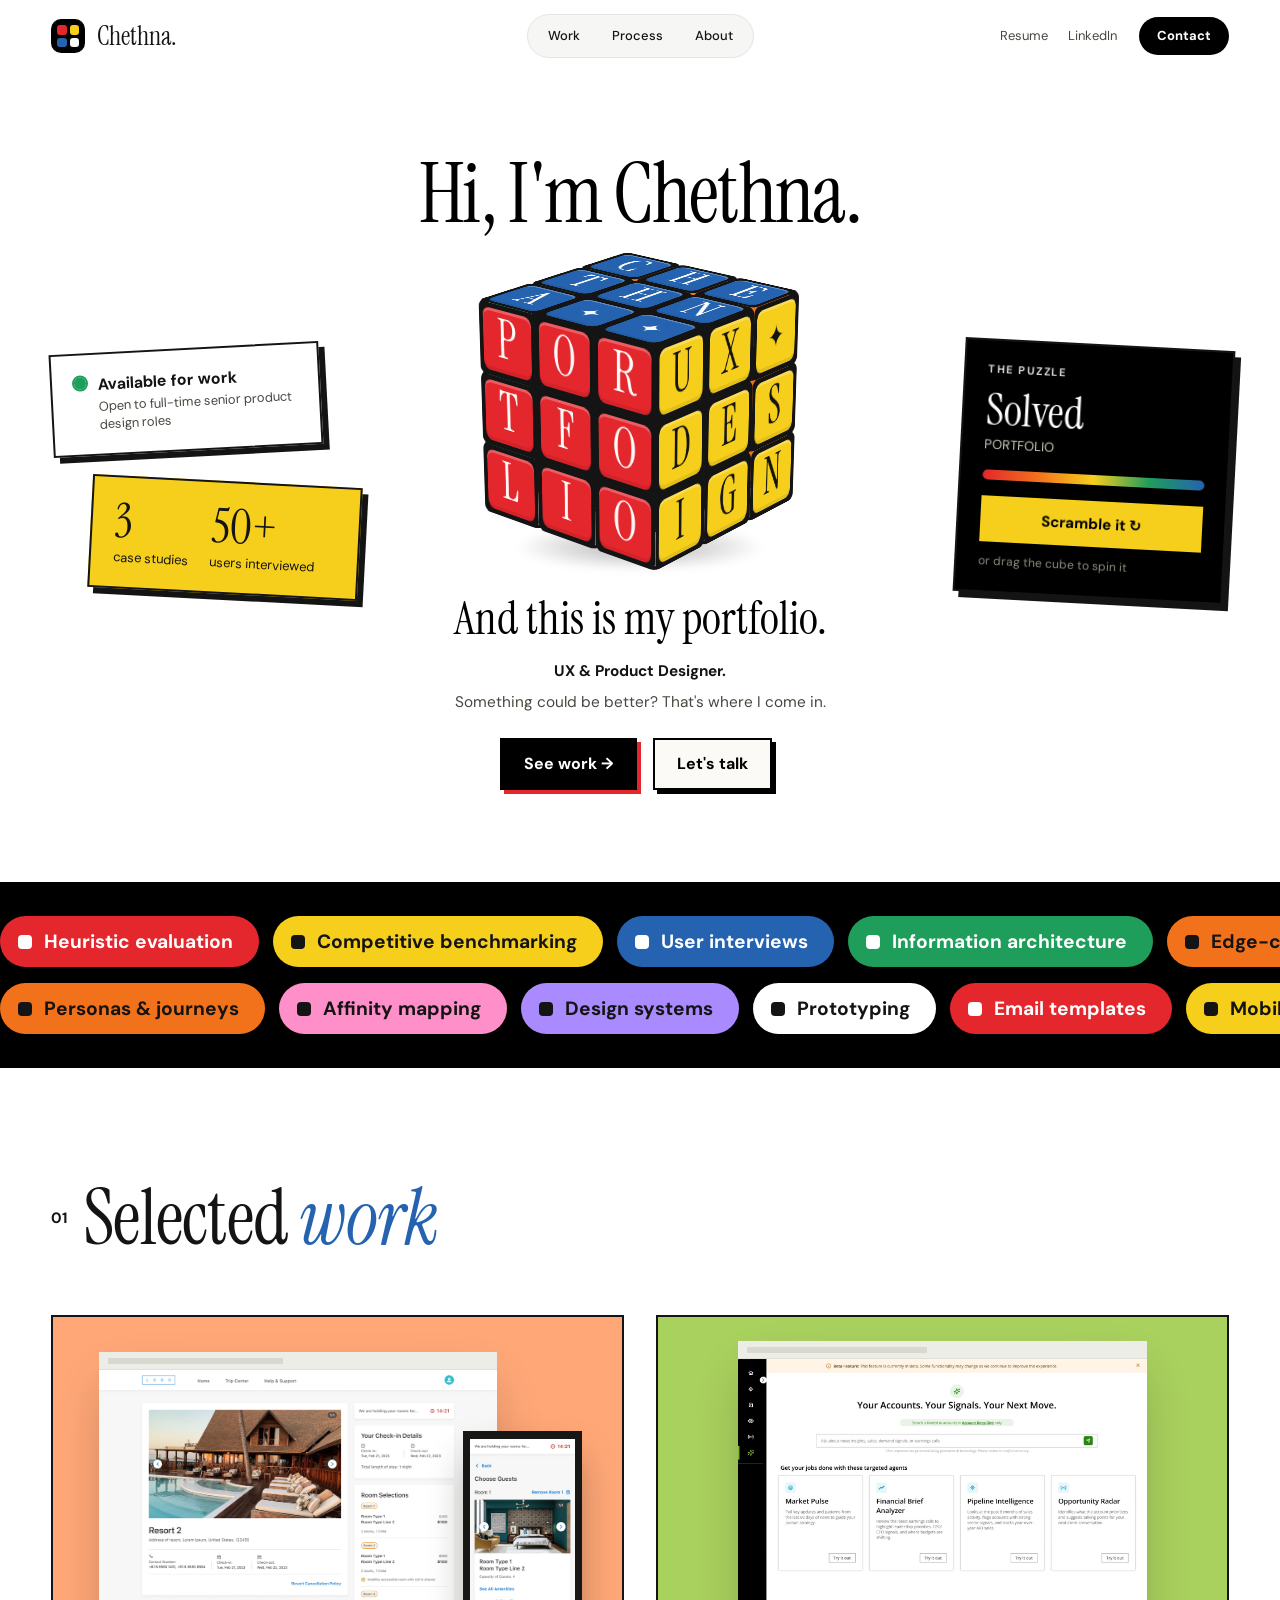
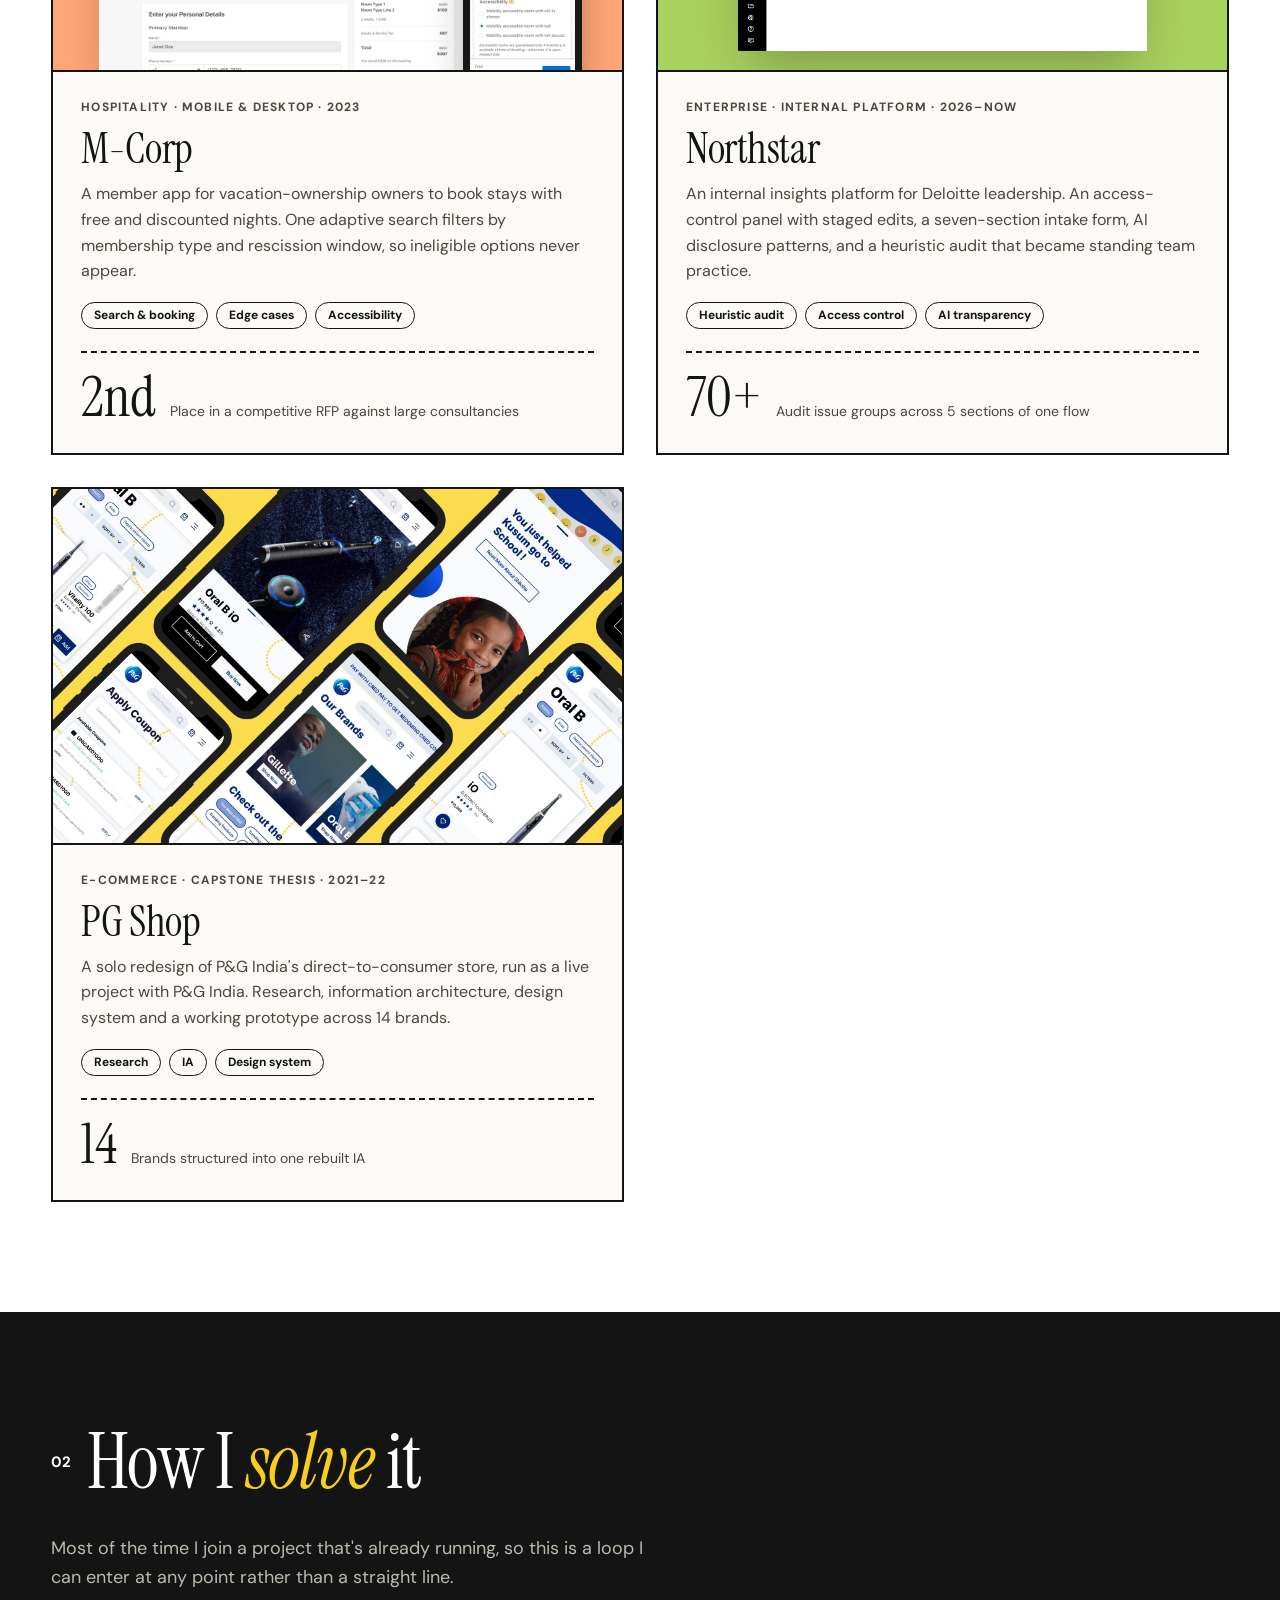
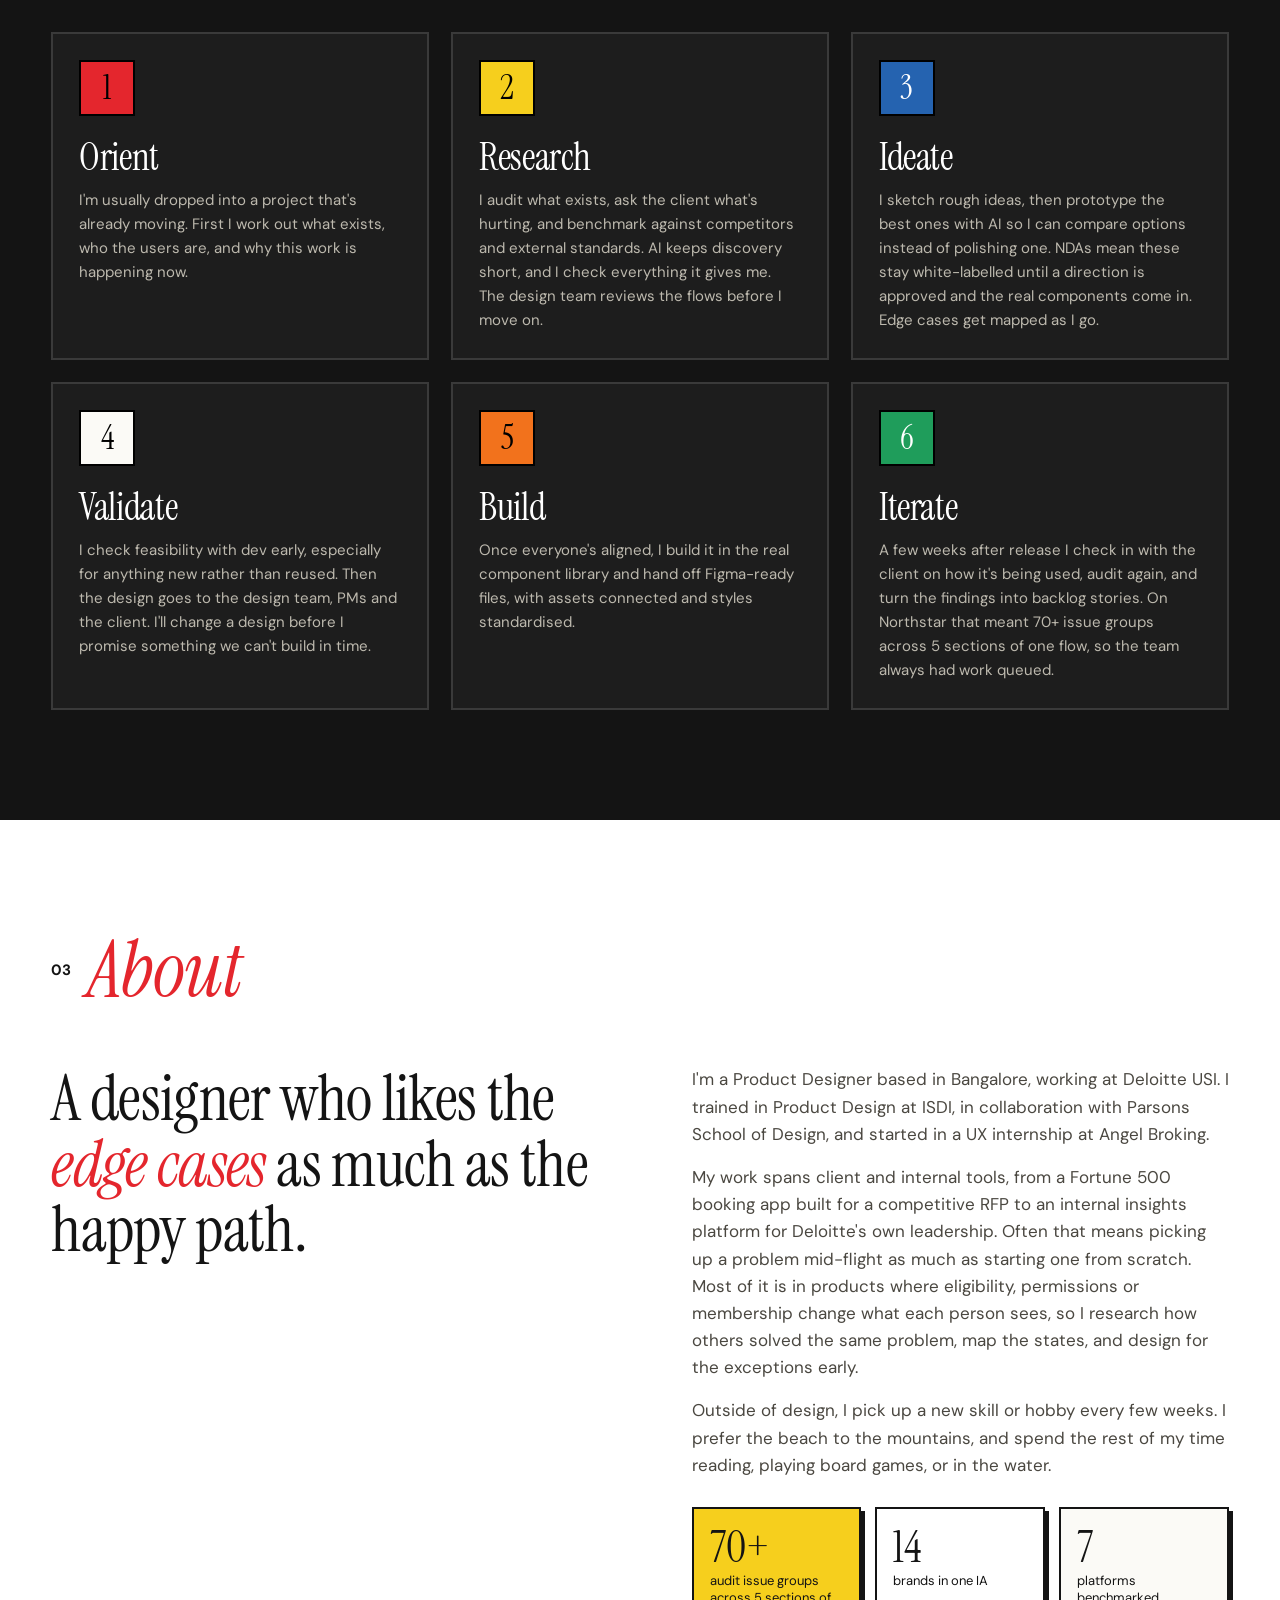
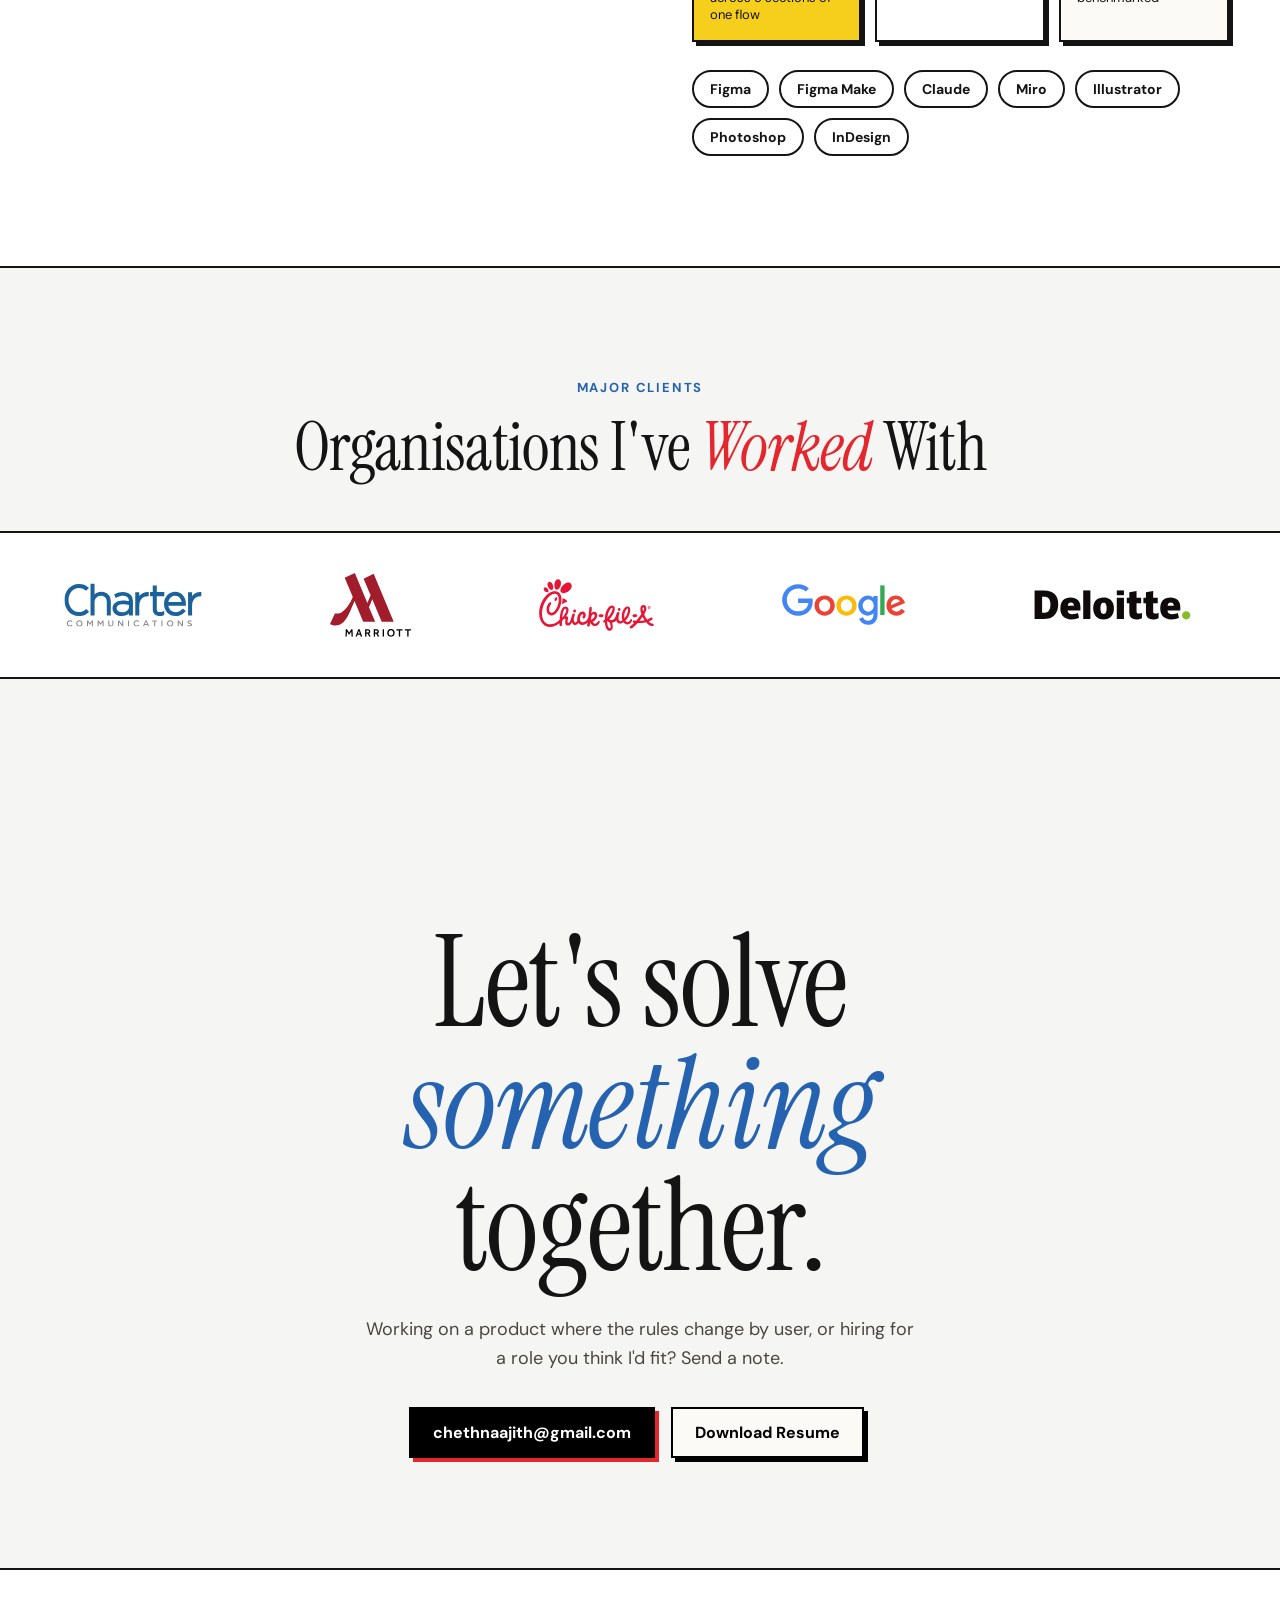
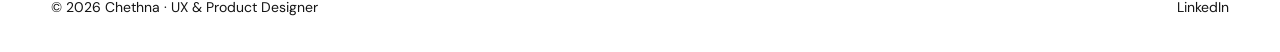
==== commit 5c7f46ef: "Fix case-study count and cube sticker colors on landing page Hero stat card said 4 case studies but " ====
--- a/index.html
+++ b/index.html
@@ -265,7 +265,7 @@
         </div>
       </div>
       <div class="card c-stats">
-        <div class="stat"><b>4</b><span>case studies</span></div>
+        <div class="stat"><b>3</b><span>case studies</span></div>
         <div class="stat"><b>50+</b><span>users interviewed</span></div>
       </div>
     </div>
